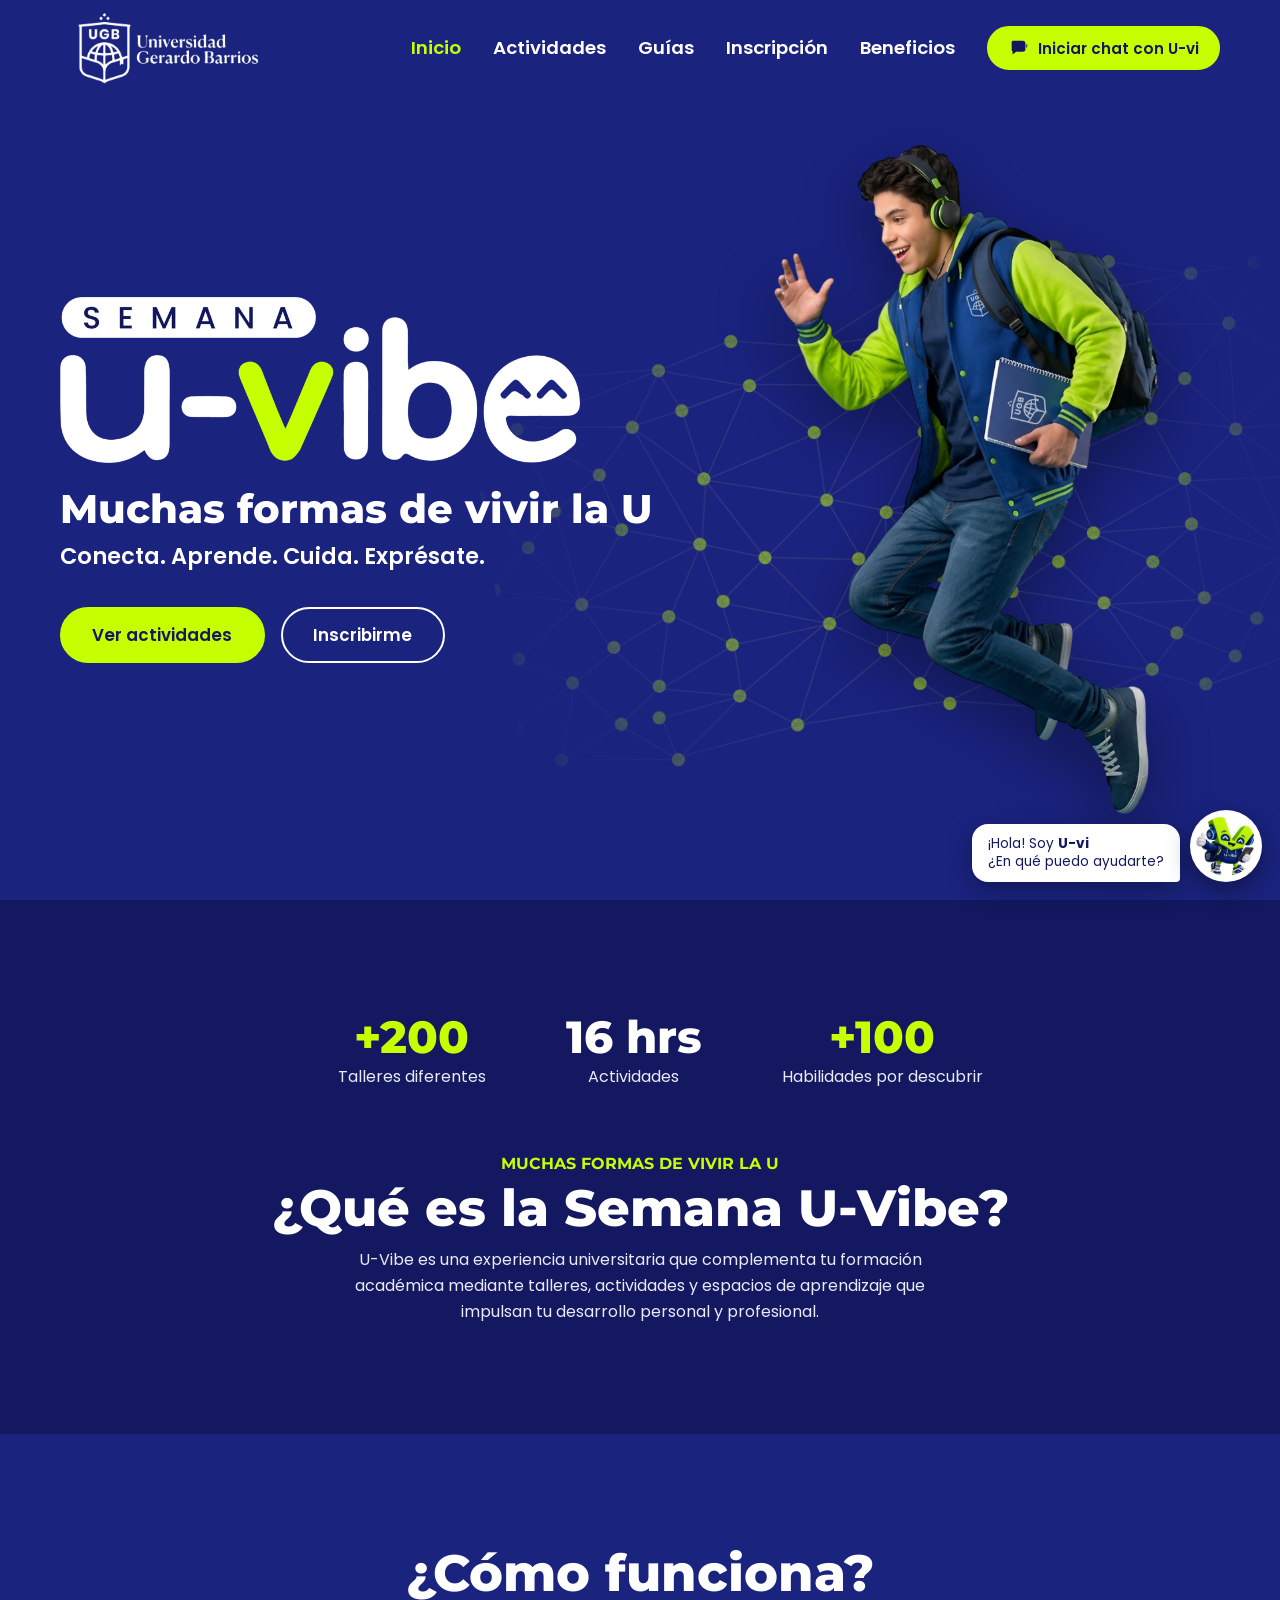
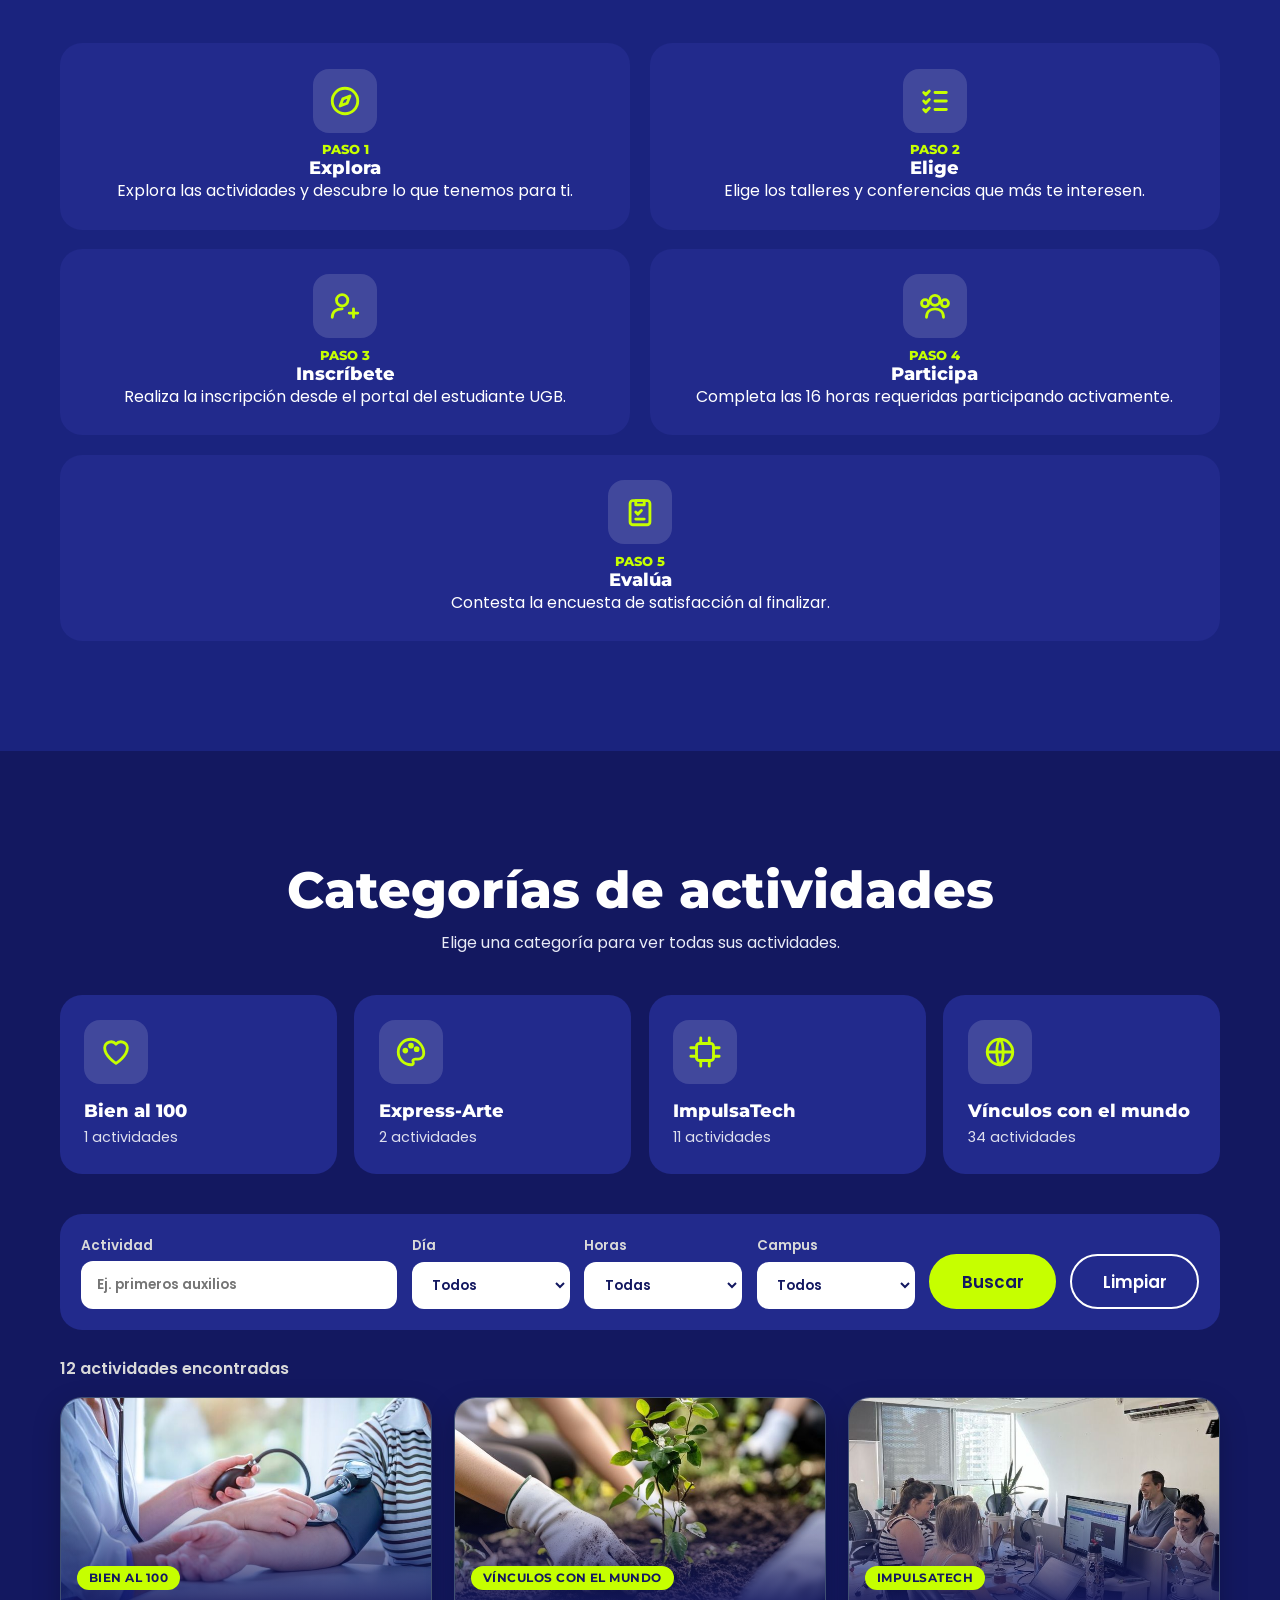
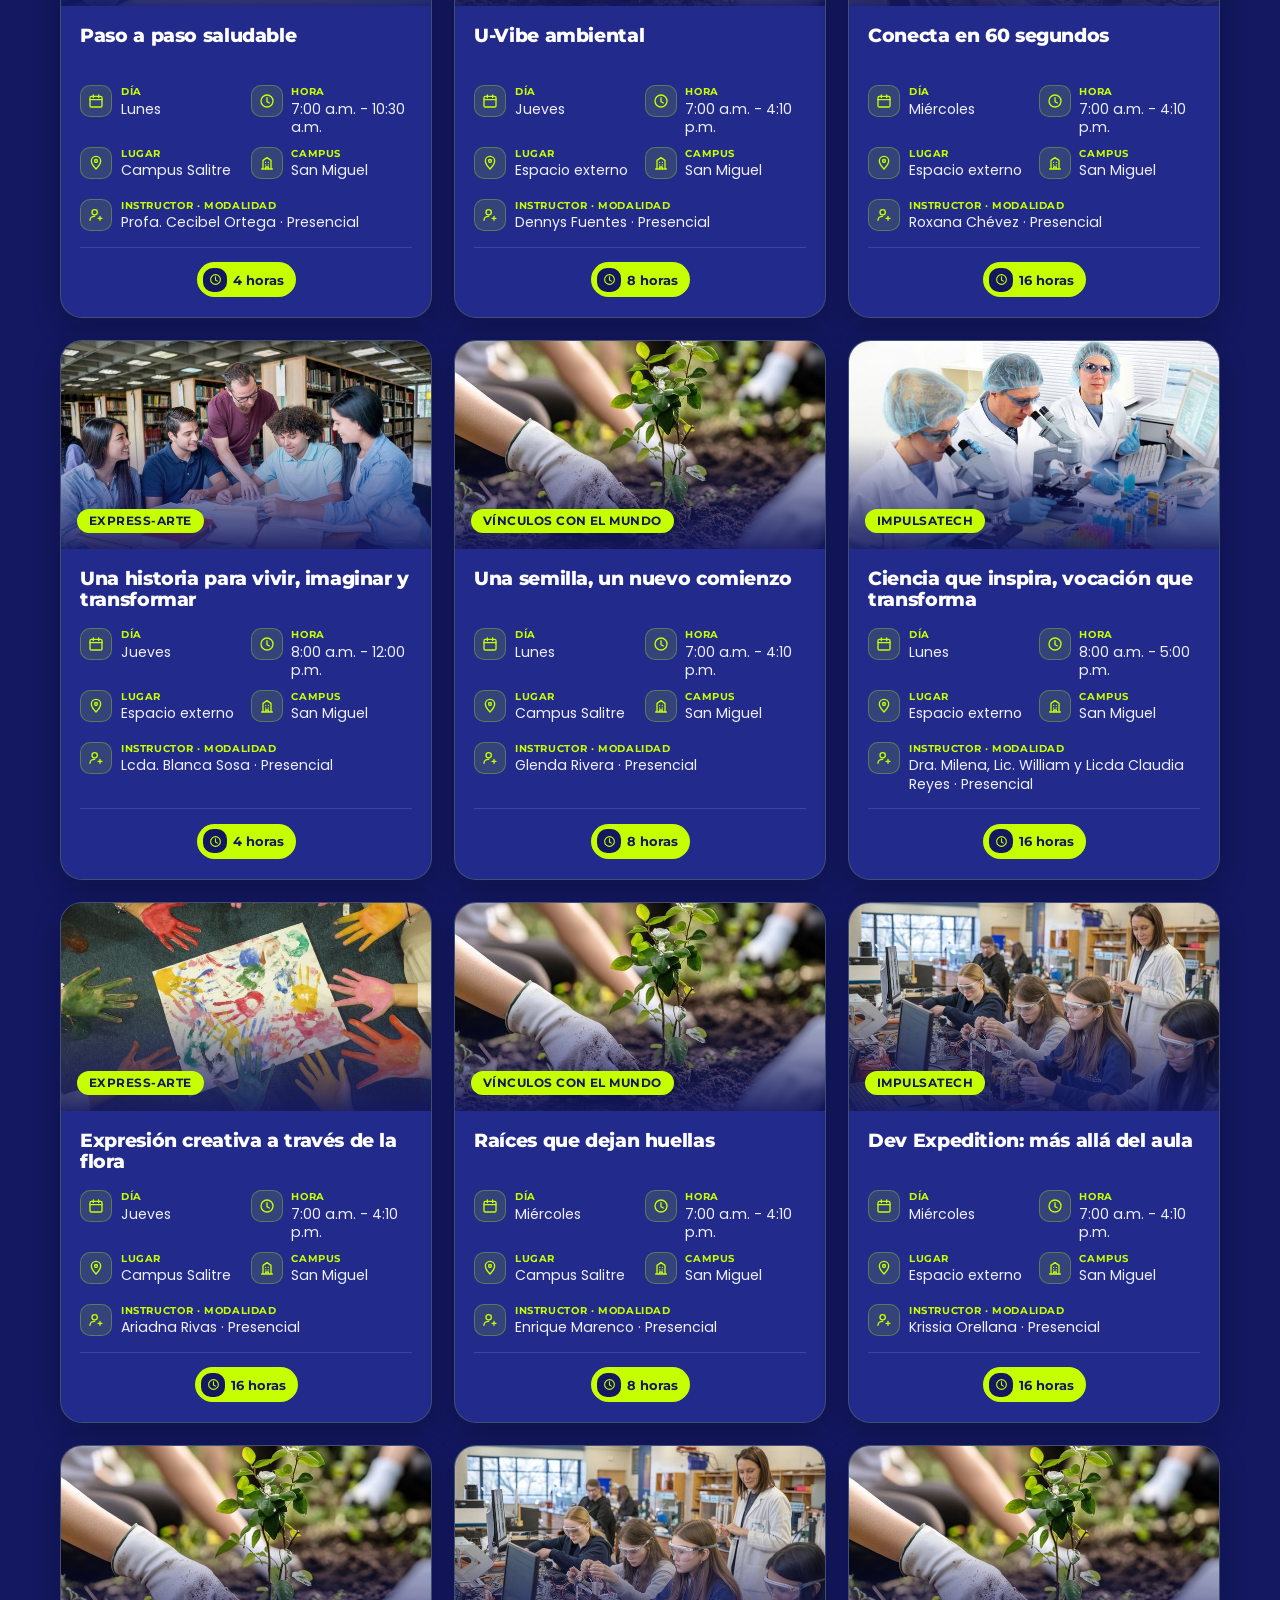
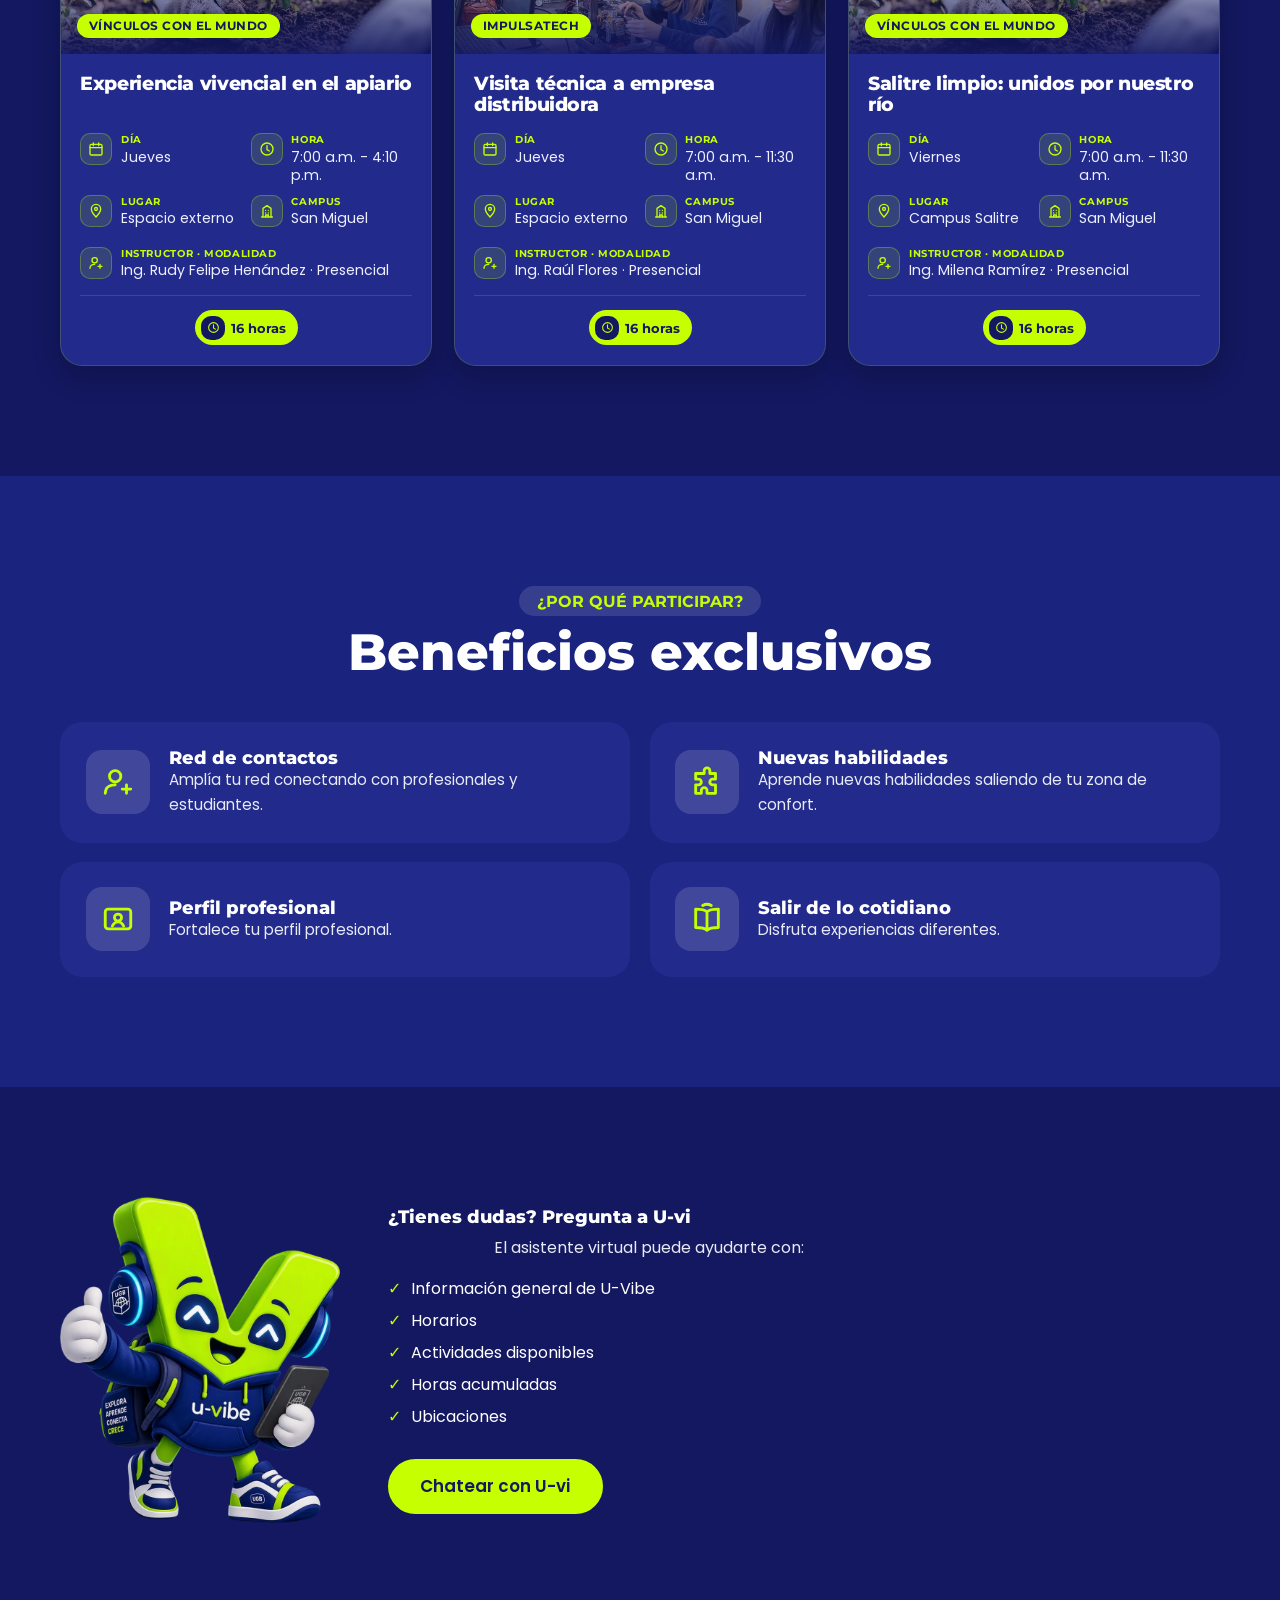
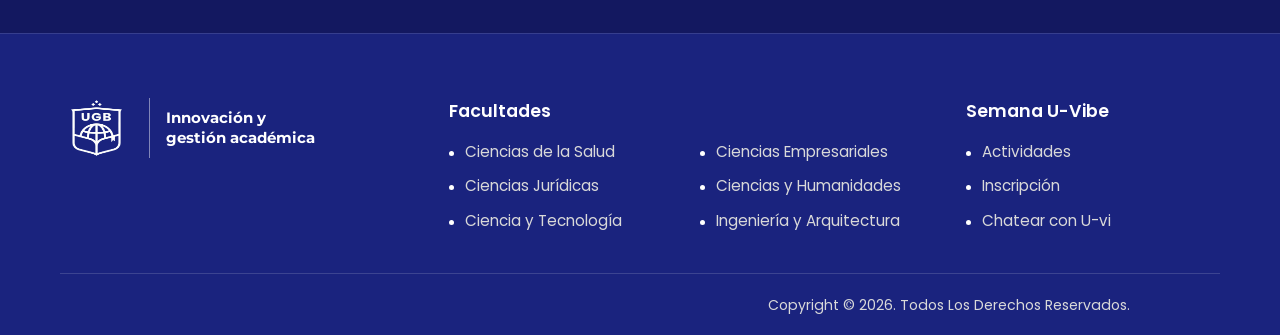
==== index.html @ 53d3af49 "Add files via upload" ====
<!DOCTYPE html>
<html lang="es">
<head>
<meta charset="UTF-8">
<meta name="viewport" content="width=device-width, initial-scale=1">
<title>Semana U-Vibe</title>
<!-- Logo que aparece en la pestaña del navegador -->
<link rel="icon" type="img/png" href="img/Logougb-azul.png">
<meta name="description" content="Semana U-Vibe: muchas formas de vivir la U. Talleres, conferencias y actividades para tu desarrollo personal y profesional.">
<meta name="theme-color" content="#1A237E">
<link rel="preconnect" href="https://fonts.googleapis.com">
<link rel="preconnect" href="https://fonts.gstatic.com" crossorigin>
<link href="https://fonts.googleapis.com/css2?family=Montserrat:wght@700;800&family=Poppins:wght@400;600&display=swap" rel="stylesheet">
<link rel="stylesheet" href="css/styles.css">
</head>
<body>
<a class="skip" href="#main">Saltar al contenido</a>

<!-- ===== MENÚ ===== -->
<header class="nav" id="nav">
  <div class="wrap nav__in">
    <a href="#inicio" aria-label="UGB - Inicio"><img src="img/logo-ugb-blanco.png" alt="Universidad Gerardo Barrios" width="150" height="90"></a>
    <button class="burger" id="burger" aria-label="Abrir menú" aria-expanded="false" aria-controls="menu"><span></span></button>
    <nav class="menu" id="menu" aria-label="Principal">
      <a href="#inicio" class="is-active">Inicio</a>
      <a href="#actividades">Actividades</a>
      <a href="guias.html">Guías</a>
      <a href="#" data-link="inscripcion" target="_blank" rel="noopener">Inscripción</a>
      <a href="#beneficios">Beneficios</a>
      <button type="button" class="btn btn--sm" data-open-chat>
        <svg viewBox="0 0 24 24" aria-hidden="true"><path d="M4 4h12a3 3 0 0 1 3 3v6a3 3 0 0 1-3 3H9l-4 3v-3a3 3 0 0 1-1-2V7a3 3 0 0 1 1-3Zm14 8h1a2 2 0 0 0 2-2v-2h-1v4Z"/></svg>
        Iniciar chat con U-vi</button>
    </nav>
  </div>
</header>

<main id="main">
<!-- ===== BANNER PRINCIPAL ===== -->
<section class="hero" id="inicio">
  <div class="hero__net" aria-hidden="true"></div>
  <div class="wrap hero__in">
    <div class="hero__txt">
      <h1><img src="img/semana-uvibe.webp" alt="Semana U-Vibe" width="520" height="165"></h1>
      <p class="hero__sub">Muchas formas de vivir la U</p>
      <p class="hero__tag">Conecta. Aprende. Cuida. Exprésate.</p>
      <div class="hero__cta">
        <a href="#actividades" class="btn">Ver actividades</a>
        <a href="#" data-link="inscripcion" target="_blank" rel="noopener" class="btn btn--ghost">Inscribirme</a>
      </div>
    </div>
    <figure class="hero__mascot">
      <img src="img/chico.png" alt="U-vi, la mascota de Semana U-Vibe, con el pulgar arriba" width="560" height="560">
    </figure>
  </div>
</section>

<!-- ===== ¿QUÉ ES? ===== -->
<section class="sec sec--deep" id="que-es">
  <div class="wrap center">
    <ul class="stats">
      <li><b data-count="200" data-prefix="+">+200</b><span>Talleres diferentes</span></li>
      <li><b data-count="16" data-suffix=" hrs">16 hrs</b><span>Actividades</span></li>
      <li><b data-count="100" data-prefix="+">+100</b><span>Habilidades por descubrir</span></li>
    </ul>
    <p class="kicker">Muchas formas de vivir la U</p>
    <h2>¿Qué es la Semana U-Vibe?</h2>
    <p class="lead">U-Vibe es una experiencia universitaria que complementa tu formación académica mediante talleres, actividades y espacios de aprendizaje que impulsan tu desarrollo personal y profesional.</p>
  </div>
</section>

<!-- ===== ¿CÓMO FUNCIONA? ===== -->
<section class="sec" id="como-funciona">
  <div class="wrap center">
    <h2>¿Cómo funciona?</h2>
    <ol class="steps" id="steps"></ol>
  </div>
</section>

<!-- ===== CATEGORÍAS + FILTROS + ACTIVIDADES ===== -->
<section class="sec sec--deep" id="actividades">
  <div class="wrap">
    <div class="center"><h2>Categorías de actividades</h2>
    <p class="lead">Elige una categoría para ver todas sus actividades.</p></div>
    <div class="cats" id="cats" role="group" aria-label="Categorías"></div>

    <form class="filters" id="filters" role="search" aria-label="Filtrar actividades">
      <label>Actividad<input type="search" id="f-text" placeholder="Ej. primeros auxilios"></label>
      <label>Día<select id="f-day"><option value="">Todos</option><option>Lunes</option><option>Martes</option><option>Miércoles</option><option>Jueves</option><option>Viernes</option></select></label>
      <label>Horas<select id="f-hours"><option value="">Todas</option><option value="4">4 horas</option><option value="8">8 horas</option><option value="16">16 horas</option></select></label>
      <label>Campus<select id="f-campus"><option value="">Todos</option><option>San Miguel</option><option>Usulután</option></select></label>
      <button class="btn" type="submit">Buscar</button>
      <button class="btn btn--ghost" type="reset" id="f-reset">Limpiar</button>
    </form>

    <p class="count" id="count" aria-live="polite"></p>
    <div class="grid" id="grid"></div>
  </div>
</section>

<!-- ===== BENEFICIOS ===== -->
<section class="sec" id="beneficios">
  <div class="wrap center">
    <p class="kicker pill">¿Por qué participar?</p>
    <h2>Beneficios exclusivos</h2>
    <div class="benefits" id="benefits"></div>
  </div>
</section>

<!-- ===== DUDAS / CHATBOT ===== -->
<section class="sec sec--deep" id="dudas">
  <div class="wrap ask">
    <img src="img/viby.webp" alt="" width="280" height="280" loading="lazy">
    <div>
      <h3>¿Tienes dudas? Pregunta a U-vi</h3>
      <p class="lead">El asistente virtual puede ayudarte con:</p>
      <ul class="checks">
        <li>Información general de U-Vibe</li><li>Horarios</li><li>Actividades disponibles</li><li>Horas acumuladas</li><li>Ubicaciones</li>
      </ul>
      <button type="button" class="btn" data-open-chat>Chatear con U-vi</button>
    </div>
  </div>
</section>
</main>

<footer class="foot">
  <div class="wrap foot__grid">

    <!-- Marca -->
    <div class="foot__brand">
      <a href="#inicio" class="foot__logo" aria-label="UGB - Innovación y gestión académica">
        <img src="img/logo-ico.png" alt="Universidad Gerardo Barrios" width="80" height="20" loading="lazy">
        <span>Innovación y<br>gestión académica</span>
      </a>
    </div>

    <!-- Facultades -->
    <div class="foot__col">
      <h3 class="foot__title">Facultades</h3>
      <ul class="foot__list foot__list--2">
        <li>Ciencias de la Salud</li>
        <li>Ciencias Empresariales</li>
        <li>Ciencias Jurídicas</li>
        <li>Ciencias y Humanidades</li>
        <li>Ciencia y Tecnología</li>
        <li>Ingeniería y Arquitectura</li>
      </ul>
    </div>

    <!-- Accesos rápidos de la Semana U-Vibe -->
    <div class="foot__col">
      <h3 class="foot__title">Semana U-Vibe</h3>
      <ul class="foot__list">
        <li><a href="#actividades">Actividades</a></li>
        <li><a href="#" data-link="inscripcion" target="_blank" rel="noopener">Inscripción</a></li>
        <li><button type="button" class="uvi-open" data-open-chat>Chatear con U-vi</button></li>
      </ul>
    </div>
  </div>

  <div class="wrap foot__bottom">
    <p>Copyright © <span id="year">2026</span>. Todos Los Derechos Reservados.</p>
  </div>
</footer>

<!-- Botón flotante del chatbot -->
<button type="button" class="fab" data-open-chat aria-label="Chatear con U-vi" aria-expanded="false" aria-controls="uvi-root">
  <span class="fab__msg">¡Hola! Soy <b>U-vi</b><br>¿En qué puedo ayudarte?</span>
  <img src="img/viby-chat.webp" alt="" width="72" height="72">
</button>

<script src="js/data.js"></script>
<script src="js/analytics.js"></script>
<script src="js/uvi-knowledge.js"></script>
<script src="js/main.js"></script>
<script src="js/uvi-chat.js"></script>
</body>
</html>
---- css/styles.css ----
/* ===== TOKENS (paleta Semana U-Vibe + institucional UGB) ===== */
:root{
  --blue:#1A237E; --blue-inst:#1B237E; --deep:#131860;
  --lime:#C6FF00; --white:#fff; --grey:#D9D9D9; --muted:#6B7280;
  --card:#222a8c; --soft:#9fa6d6;               /* --soft: texto secundario legible sobre azul */
  --r:22px; --ease:cubic-bezier(.2,.7,.2,1);
  --f-title:'Montserrat',system-ui,sans-serif; --f-body:'Poppins',system-ui,sans-serif;
}
*{box-sizing:border-box;margin:0}
html{scroll-behavior:smooth;scroll-padding-top:84px}
body{font:400 1rem/1.6 var(--f-body);color:var(--white);background:var(--blue);overflow-x:hidden}
img{max-width:100%;height:auto;display:block}
h1,h2,h3{font-family:var(--f-title);font-weight:800;line-height:1.15}
h2{font-size:clamp(1.9rem,5vw,3.2rem);margin-bottom:.6rem}
h3{font-size:1.15rem}
.wrap{width:min(1160px,92%);margin-inline:auto}
.center{text-align:center}
.lead{max-width:62ch;margin:.5rem auto 0;color:#e8eaf6}
.kicker{font:700 1rem var(--f-title);color:var(--lime);text-transform:uppercase;margin-bottom:.4rem}
.pill{display:inline-block;background:rgba(255,255,255,.12);padding:.35rem 1.1rem;border-radius:99px}
.skip{position:absolute;left:-999px;background:var(--lime);color:var(--deep);padding:.6rem 1rem;z-index:99}
.skip:focus{left:8px;top:8px}
:focus-visible{outline:3px solid var(--lime);outline-offset:3px}

/* Botones */
.btn{display:inline-flex;align-items:center;gap:.5rem;justify-content:center;font:600 1.05rem var(--f-body);background:var(--lime);color:var(--deep);border:2px solid var(--lime);padding:.8rem 1.9rem;border-radius:99px;cursor:pointer;text-decoration:none;transition:transform .2s var(--ease),box-shadow .2s}
.btn:hover{transform:translateY(-2px);box-shadow:0 8px 22px rgba(198,255,0,.3)}
.btn--ghost{background:transparent;color:var(--white);border-color:var(--white)}
.btn--ghost:hover{box-shadow:0 8px 22px rgba(255,255,255,.15)}
.btn--sm{padding:.55rem 1.2rem;font-size:.95rem}
.btn svg{width:22px;fill:currentColor}

/* Menú */
.nav{position:fixed;inset:0 0 auto;z-index:64;background:var(--blue);transition:box-shadow .3s,background .3s}
.nav.scrolled{background:var(--deep);box-shadow:0 4px 24px rgba(0,0,0,.35)}
.nav__in{display:flex;align-items:center;justify-content:space-between;height: 96px;}
.menu{display:flex;align-items:center;gap:2rem}
.menu a:not(.btn){color:var(--white);font-weight:600;text-decoration:none;padding:.3rem 0;transition:color .2s}
.menu a:not(.btn):hover,.menu a.is-active{color:var(--lime)}
.burger{display:none;background:none;border:0;width:44px;height:44px;cursor:pointer}
.burger span,.burger span::before,.burger span::after{content:"";display:block;width:26px;height:3px;background:var(--white);border-radius:3px;margin:auto;position:relative;transition:.25s}
.burger span::before{top:-8px;position:absolute;left:0}.burger span::after{top:8px;position:absolute;left:0}
.burger span{position:relative}
.burger[aria-expanded=true] span{background:transparent}
.burger[aria-expanded=true] span::before{top:0;transform:rotate(45deg)}
.burger[aria-expanded=true] span::after{top:0;transform:rotate(-45deg)}

/* ===== MENÚ: tamaños (forzados) ===== */
header.nav .nav__in{height:96px !important}
header.nav .nav__in > a img{height:72px !important;width:auto !important}
header.nav .menu a:not(.btn){font-size:1.15rem !important}
html{scroll-padding-top:112px}
.hero{padding-top:160px}

/* Hero */
.hero{position:relative;padding:130px 0 70px;min-height:100svh;display:flex;align-items:center;overflow:hidden}
.hero__net{position:absolute;right:-6%;bottom:-8%;width:min(900px,85vw);aspect-ratio:1;background:url(../img/red.webp) center/contain no-repeat;opacity:.55;
  -webkit-mask-image:radial-gradient(closest-side,#000 40%,transparent);mask-image:radial-gradient(closest-side,#000 40%,transparent)}
.hero__in{position:relative;display:grid;grid-template-columns:1.1fr .9fr;align-items:center;gap:2rem}
.hero h1 img{width:min(520px,100%)}
.hero__sub{font:800 clamp(1.5rem,3.6vw,2.5rem)/1.2 var(--f-title);margin-top:1.4rem}
.hero__tag{font-size:clamp(1.05rem,2vw,1.4rem);font-weight:600;margin:.4rem 0 2rem}
.hero__cta{display:flex;flex-wrap:wrap;gap:1rem}
.hero__mascot img{width:min(520px,100%);margin-inline:auto;filter:drop-shadow(0 24px 30px rgba(0,0,0,.35));animation:float 5s ease-in-out infinite}
@keyframes float{50%{transform:translateY(-14px) rotate(1.5deg)}}

/* Secciones */
.sec{padding:clamp(60px,9vw,110px) 0}
.sec--deep{background:var(--deep)}
.stats{list-style:none;display:flex;justify-content:center;flex-wrap:wrap;gap:2rem 5rem;margin-bottom:4rem}
.stats b{display:block;font:800 clamp(2rem,5vw,2.8rem) var(--f-title);color:var(--lime)}
.stats li:nth-child(2) b{color:var(--white)}
.stats span{color:#e8eaf6}

/* Pasos */
.steps{list-style:none;display:grid;grid-template-columns:repeat(2,1fr);gap:1.2rem;margin-top:2.5rem;padding:0}
.steps li:last-child{grid-column:1/-1}
.card,.steps li,.benefit{background:var(--card);border-radius:var(--r);padding:1.6rem;transition:transform .25s var(--ease),background .25s}
.steps li:hover,.benefit:hover{transform:translateY(-4px);background:#2a33a0}
.ico{display:grid;place-items:center;width:64px;height:64px;border-radius:16px;background:rgba(255,255,255,.14);margin:0 auto .6rem}
.ico svg{width:34px;height:34px;fill:none;stroke:var(--lime);stroke-width:2;stroke-linecap:round;stroke-linejoin:round}
.steps small{display:block;font:800 .8rem var(--f-title);color:var(--lime);text-transform:uppercase}
.act__ico svg{width:16px;height:16px;fill:none;stroke:var(--lime);stroke-width:2;stroke-linecap:round;stroke-linejoin:round;display:block}

/* Categorías */
.cats{display:grid;grid-template-columns:repeat(4,1fr);gap:1.1rem;margin:2.5rem 0}
.cat{font:inherit;color:var(--white);text-align:left;background:var(--card);border:2px solid transparent;border-radius:var(--r);padding:1.4rem;cursor:pointer;transition:.25s var(--ease)}
.cat:hover{transform:translateY(-4px);border-color:var(--lime)}
.cat[aria-pressed=true]{background:var(--lime);color:var(--deep)}
.cat[aria-pressed=true] .ico{background:var(--deep)}
.cat .ico{margin:0 0 1rem}
.cat h3{margin-bottom:.2rem}
.cat span{font-size:.9rem;opacity:.85}

/* Filtros */
.filters{display:grid;grid-template-columns:2fr 1fr 1fr 1fr auto auto;gap:.9rem;align-items:end;background:var(--card);padding:1.3rem;border-radius:var(--r)}
.filters label{display:grid;gap:.3rem;font-size:.85rem;font-weight:600;color:var(--grey)}
.filters input,.filters select{font:inherit;color:var(--deep);background:var(--white);border:2px solid transparent;border-radius:12px;padding:.7rem .9rem;width:100%}
.filters input:focus,.filters select:focus{outline:none;border-color:var(--lime)}
.count{margin:1.6rem 0 1rem;font-weight:600;color:var(--grey)}

/* Tarjetas de actividad */
.grid{display:grid;grid-template-columns:repeat(auto-fill,minmax(300px,1fr));gap:1.35rem}
.act{background:var(--card);border-radius:var(--r);display:flex;flex-direction:column;overflow:hidden;border:1px solid rgba(198,255,0,.18);box-shadow:0 10px 28px rgba(0,0,0,.22);animation:pop .35s var(--ease) both;transition:transform .25s var(--ease),box-shadow .25s,border-color .25s}
.act:hover{transform:translateY(-6px);border-color:var(--lime);box-shadow:0 18px 36px rgba(0,0,0,.32)}
@keyframes pop{from{opacity:0;transform:scale(.96)}}
.act__media{position:relative;aspect-ratio:16/9;overflow:hidden;background:var(--deep)}
.act__media img{width:100%;height:100%;object-fit:cover;transition:transform .5s var(--ease)}
.act:hover .act__media img{transform:scale(1.07)}
.act__media::after{content:"";position:absolute;inset:auto 0 0;height:55%;background:linear-gradient(transparent,rgba(19,24,96,.92))}
.act__cat{position:absolute;left:1rem;bottom:1rem;z-index:1;font:700 .72rem var(--f-title);letter-spacing:.04em;text-transform:uppercase;background:var(--lime);color:var(--deep);padding:.32rem .75rem;border-radius:99px}
.act__body{padding:1.15rem 1.2rem 1.25rem;display:flex;flex-direction:column;gap:.95rem;flex:1}
.act h3{font-size:1.18rem;letter-spacing:-.02em;min-height:2.4em}
.act__meta{list-style:none;padding:0;margin:0;display:grid;grid-template-columns:1fr 1fr;gap:.65rem .55rem}
.act__meta li{display:flex;align-items:flex-start;gap:.55rem;min-width:0}
.act__meta small{display:block;font:700 .65rem var(--f-title);letter-spacing:.06em;text-transform:uppercase;color:var(--lime);margin-bottom:.1rem}
.act__meta span{font-size:.88rem;line-height:1.3;color:#eef0ff;min-width:0}
.act__ico{flex:none;display:grid;place-items:center;width:32px;height:32px;border-radius:10px;background:rgba(198,255,0,.12);border:1px solid rgba(198,255,0,.28)}
.act__ico svg{width:16px;height:16px;fill:none;stroke:var(--lime);stroke-width:2;stroke-linecap:round;stroke-linejoin:round}
.act__foot{margin-top:auto;display:flex;justify-content:space-between;align-items:center;gap:.8rem;padding-top:.9rem;border-top:1px solid rgba(255,255,255,.12)}
.act__hours{display:inline-flex;align-items:center;gap:.4rem;font:700 .82rem var(--f-title);color:var(--deep);background:var(--lime);padding:.35rem .7rem .35rem .4rem;border-radius:99px}
.act__hours .act__ico{width:24px;height:24px;background:var(--deep);border-color:transparent}
.act__hours .act__ico svg{width:13px;height:13px}
.act__seats{font-size:.88rem;color:var(--grey)}
.act__seats b{font:800 1.35rem var(--f-title);color:var(--lime);margin-right:.25rem}
.empty{grid-column:1/-1;text-align:center;padding:2.5rem;background:var(--blue);border-radius:var(--r)}

/* Beneficios */
.benefits{display:grid;grid-template-columns:repeat(2,1fr);gap:1.2rem;margin-top:2.5rem;text-align:left}
.benefit{display:flex;gap:1.2rem;align-items:center}
.benefit .ico{margin:0;flex:none}
.benefit p{color:#e8eaf6;font-size:.95rem}

/* Dudas */
.ask{display:grid;grid-template-columns:auto 1fr;gap:3rem;align-items:center}
.ask img{width:min(280px,34vw)}
.checks{list-style:none;padding:0;margin:1rem 0 1.8rem;display:grid;gap:.4rem}
.checks li::before{content:"✓";color:var(--lime);font-weight:800;margin-right:.6rem}

/* Footer + FAB */
.fab{position:fixed;right:18px;bottom:18px;z-index:40;display:flex;align-items:flex-end;gap:.6rem;text-decoration:none;background:none;border:0;padding:0;cursor:pointer;font:inherit;text-align:left;color:inherit}
.fab img{width:72px;height:72px;border-radius:50%;background:var(--white);padding:6px;box-shadow:0 8px 24px rgba(0,0,0,.4);transition:transform .25s var(--ease)}
.fab:hover img{transform:scale(1.1) rotate(-6deg)}
.fab__msg{background:var(--white);color:var(--deep);font-size:.85rem;line-height:1.3;padding:.7rem 1rem;border-radius:16px 16px 4px 16px;box-shadow:0 8px 24px rgba(0,0,0,.3);opacity:0;transform:translateY(8px);pointer-events:none;transition:.3s}
.fab:hover .fab__msg,.fab:focus-visible .fab__msg,.fab.hint .fab__msg{opacity:1;transform:none}

/* Revelado al hacer scroll (solo una vez por bloque) */
.reveal{opacity:0;transform:translateY(24px);transition:.7s var(--ease)}
.reveal.in{opacity:1;transform:none}

/* ===== PIE DE PÁGINA ===== */
.foot{background:var(--blue);padding-top:clamp(40px,6vw,64px);border-top:1px solid rgba(255,255,255,.12)}
.foot__grid{display:grid;grid-template-columns:1.1fr 1.5fr .8fr;gap:2.5rem}

.foot__logo{display:flex;align-items:center;gap:1rem;color:var(--white);text-decoration:none}
.foot__logo img{width:90px;height: 60px;;padding-right:1rem;border-right:1px solid rgba(255,255,255,.45)}
.foot__logo span{font:700 .95rem/1.3 var(--f-title)}
.foot__brand p{margin-top:1.2rem;max-width:30ch;font-size:.95rem;color:var(--grey)}

.foot__title{font:600 1.1rem var(--f-body);color:var(--white);margin-bottom:1rem}
.foot__list{list-style:none;padding:0;display:grid;gap:.65rem;font-size:.95rem;color:var(--grey)}
.foot__list--2{grid-template-columns:1fr 1fr;gap:.65rem 1.5rem}
.foot__list li{position:relative;padding-left:1rem}
.foot__list li::before{content:"";position:absolute;left:0;top:.72em;width:5px;height:5px;border-radius:50%;background:var(--white)}
.foot__list a,.foot__list .uvi-open{color:inherit;text-decoration:none;transition:color .2s;background:none;border:0;padding:0;font:inherit;cursor:pointer;text-align:left}
.foot__list a:hover,.foot__list .uvi-open:hover{color:var(--lime)}

body.uvi-lock{overflow:hidden}
body.uvi-lock .fab{visibility:hidden;pointer-events:none}

/* Chat U-vi */
.uvi{position:fixed;inset:0;z-index:200;pointer-events:none}
.uvi.is-open{pointer-events:auto}
.uvi__back{position:absolute;inset:0;background:rgba(10,12,48,.62);opacity:0;transition:opacity .22s}
.uvi.is-open .uvi__back{opacity:1}
.uvi__box{position:absolute;right:18px;bottom:18px;width:min(400px,calc(100vw - 24px));height:min(620px,calc(100svh - 24px));display:flex;flex-direction:column;background:#fff;color:var(--deep);border-radius:20px;box-shadow:0 20px 50px rgba(0,0,0,.45);overflow:hidden;transform:translateY(18px);transition:transform .22s var(--ease);isolation:isolate}
.uvi:not(.is-open) .uvi__box{transform:translateY(24px)}
.uvi.is-open .uvi__box{transform:none}
.uvi__head{display:flex;align-items:center;gap:.75rem;background:var(--blue);color:var(--white);padding:.85rem 1rem}
.uvi__head img{width:44px;height:44px;border-radius:50%;background:var(--white);padding:4px}
.uvi__head h2{font-size:1.05rem;margin:0}
.uvi__head p{margin:0;font-size:.78rem;color:var(--grey)}
.uvi__wa{margin-left:auto;color:var(--lime);font-size:.78rem;font-weight:600;text-decoration:none}
.uvi__x{margin-left:auto;background:none;border:0;color:var(--white);font-size:1.6rem;line-height:1;cursor:pointer;width:40px;height:40px}
.uvi__wa + .uvi__x{margin-left:.2rem}
.uvi__log{flex:1;overflow:auto;padding:1rem;display:flex;flex-direction:column;gap:.7rem;background:#f4f5fb}
.uvi__msg{max-width:88%;padding:.7rem .9rem;border-radius:16px;font-size:.92rem;line-height:1.45;white-space:normal}
.uvi__msg--bot{align-self:flex-start;background:var(--white);border-radius:16px 16px 16px 4px;box-shadow:0 2px 8px rgba(19,24,96,.08)}
.uvi__msg--user{align-self:flex-end;background:var(--blue);color:var(--white);border-radius:16px 16px 4px 16px}
.uvi__typing{display:flex;gap:5px;align-items:center;min-height:1.4em}
.uvi__typing span{width:7px;height:7px;border-radius:50%;background:var(--blue);opacity:.35;animation:uvi-dot 1s infinite}
.uvi__typing span:nth-child(2){animation-delay:.15s}.uvi__typing span:nth-child(3){animation-delay:.3s}
@keyframes uvi-dot{50%{opacity:1;transform:translateY(-2px)}}
.uvi__chips{display:flex;flex-wrap:wrap;gap:.4rem;padding:.55rem .8rem;background:#eef0f8;border-top:1px solid #e2e5f2}
.uvi__chip{font:600 .75rem var(--f-body);background:var(--white);color:var(--blue);border:1px solid #cfd3ea;border-radius:99px;padding:.35rem .7rem;cursor:pointer}
.uvi__chip:hover{border-color:var(--lime);background:#f7ffe6}
.uvi__form{display:flex;gap:.5rem;padding:.7rem;background:var(--white);border-top:1px solid #e2e5f2}
.uvi__form input{flex:1;font:inherit;border:2px solid #d9dcec;border-radius:99px;padding:.65rem 1rem;color:var(--deep)}
.uvi__form input:focus{outline:none;border-color:var(--blue)}
.uvi .btn{flex:none}
@media (max-width:480px){
  .uvi__box{right:0;bottom:0;width:100vw;height:100svh;border-radius:0}
}

.foot__bottom{margin-top:2.5rem;padding:1.2rem 90px 1.2rem 0;border-top:1px solid rgba(255,255,255,.15);text-align:right;font-size:.88rem;color:var(--grey)}
/* el padding derecho evita que el botón flotante de U-vi tape el texto */

/* ===== RESPONSIVE ===== */
@media (max-width:980px){
  .cats{grid-template-columns:repeat(2,1fr)}
  .filters{grid-template-columns:1fr 1fr}.filters label:first-child{grid-column:1/-1}
  .hero__in{grid-template-columns:1fr;text-align:center}.hero__cta{justify-content:center}
  .hero h1 img{margin-inline:auto}.hero__mascot{order:-1}.hero__mascot img{width:min(300px,70%)}
  .hero{padding-top:110px}
}
@media (max-width:820px){
  .burger{display:block}
  .menu{position:fixed;inset:88px 0 auto;flex-direction:column;gap:1.2rem;padding:1.8rem;background:var(--deep);transform:translateY(-120%);transition:transform .35s var(--ease);box-shadow:0 20px 30px rgba(0,0,0,.4)}
  .menu.open{transform:none}
}
@media (max-width:640px){
  .steps,.benefits{grid-template-columns:1fr}
  .cats{gap:.7rem}.cat{padding:1rem}
  .ask{grid-template-columns:1fr;text-align:center}.ask img{margin-inline:auto;width:200px}
  .checks{justify-items:center}
  .fab__msg{display:none}
}
@media (prefers-reduced-motion:reduce){
  *,*::before,*::after{animation:none!important;transition:none!important;scroll-behavior:auto!important}
  .reveal{opacity:1;transform:none}
}

@media (max-width:900px){
  .foot__grid{grid-template-columns:1fr 1fr}
  .foot__brand{grid-column:1/-1}
}
@media (max-width:560px){
  .foot__grid{grid-template-columns:1fr}
  .foot__list--2{grid-template-columns:1fr}
  .foot__bottom{text-align:center;padding:1.2rem 0 5.5rem}  /* espacio para el botón flotante */
}

/* ===== MENÚ ===== */
@media (max-width:820px){
  header.nav .menu{inset:96px 0 auto !important}
}
@media (max-width:640px){
  header.nav .nav__in{height:76px !important}
  header.nav .nav__in > a img{height:52px !important}
  header.nav .menu{inset:76px 0 auto !important}
}



.act__meta-wide{grid-column:1/-1;margin-top:.55rem;display:flex;align-items:center;gap:.55rem}
.act__meta-wide > span{display:block;min-width:0}
.act__meta-wide small{white-space:nowrap}
.act__meta-wide span{line-height:1.3}
.act__meta-wide span{display:flex;flex-direction:column;justify-content:center}
.foot__priv{margin-top:.4rem;font-size:.8rem;color:var(--soft)}


/* Ocultar la cantidad de cupos en las tarjetas */
.act__seats { display: none !important; }

/* Centrar el bloque de horas al quitar los cupos */
.act__foot { justify-content: center; }
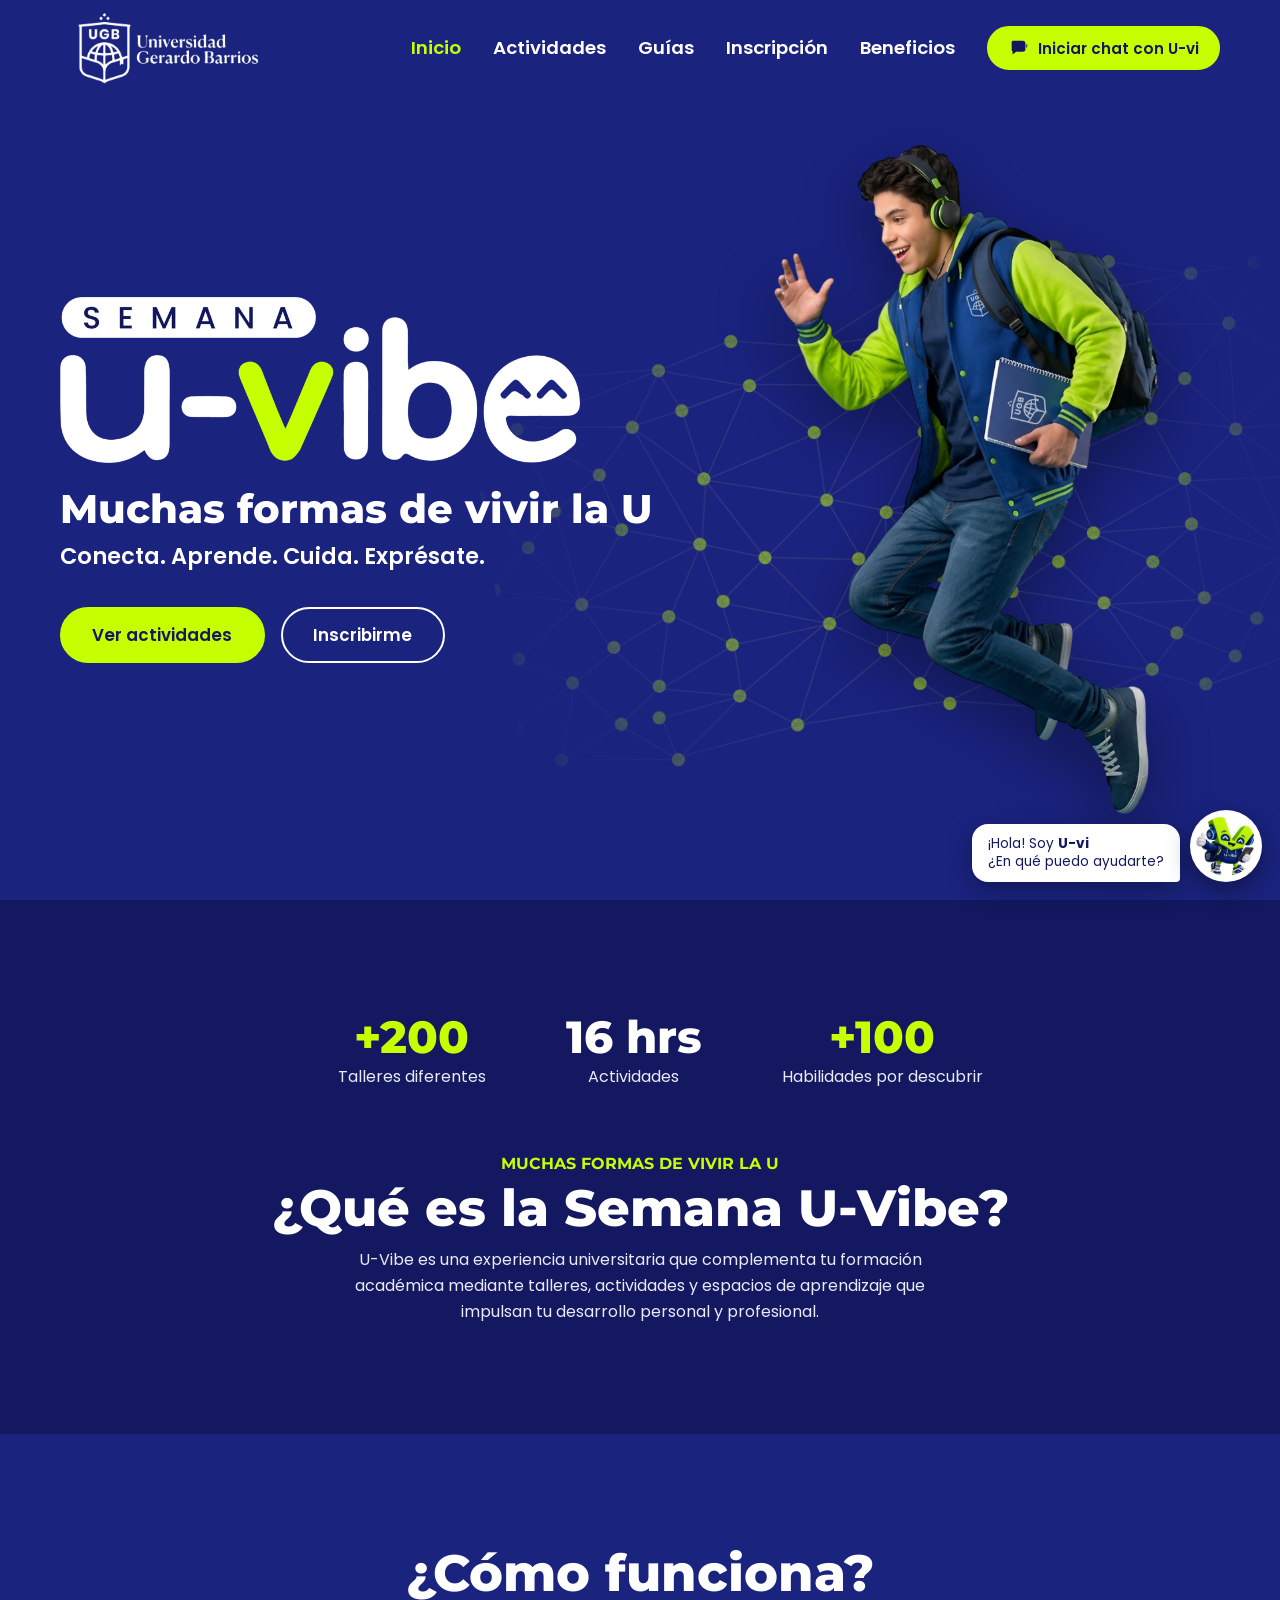
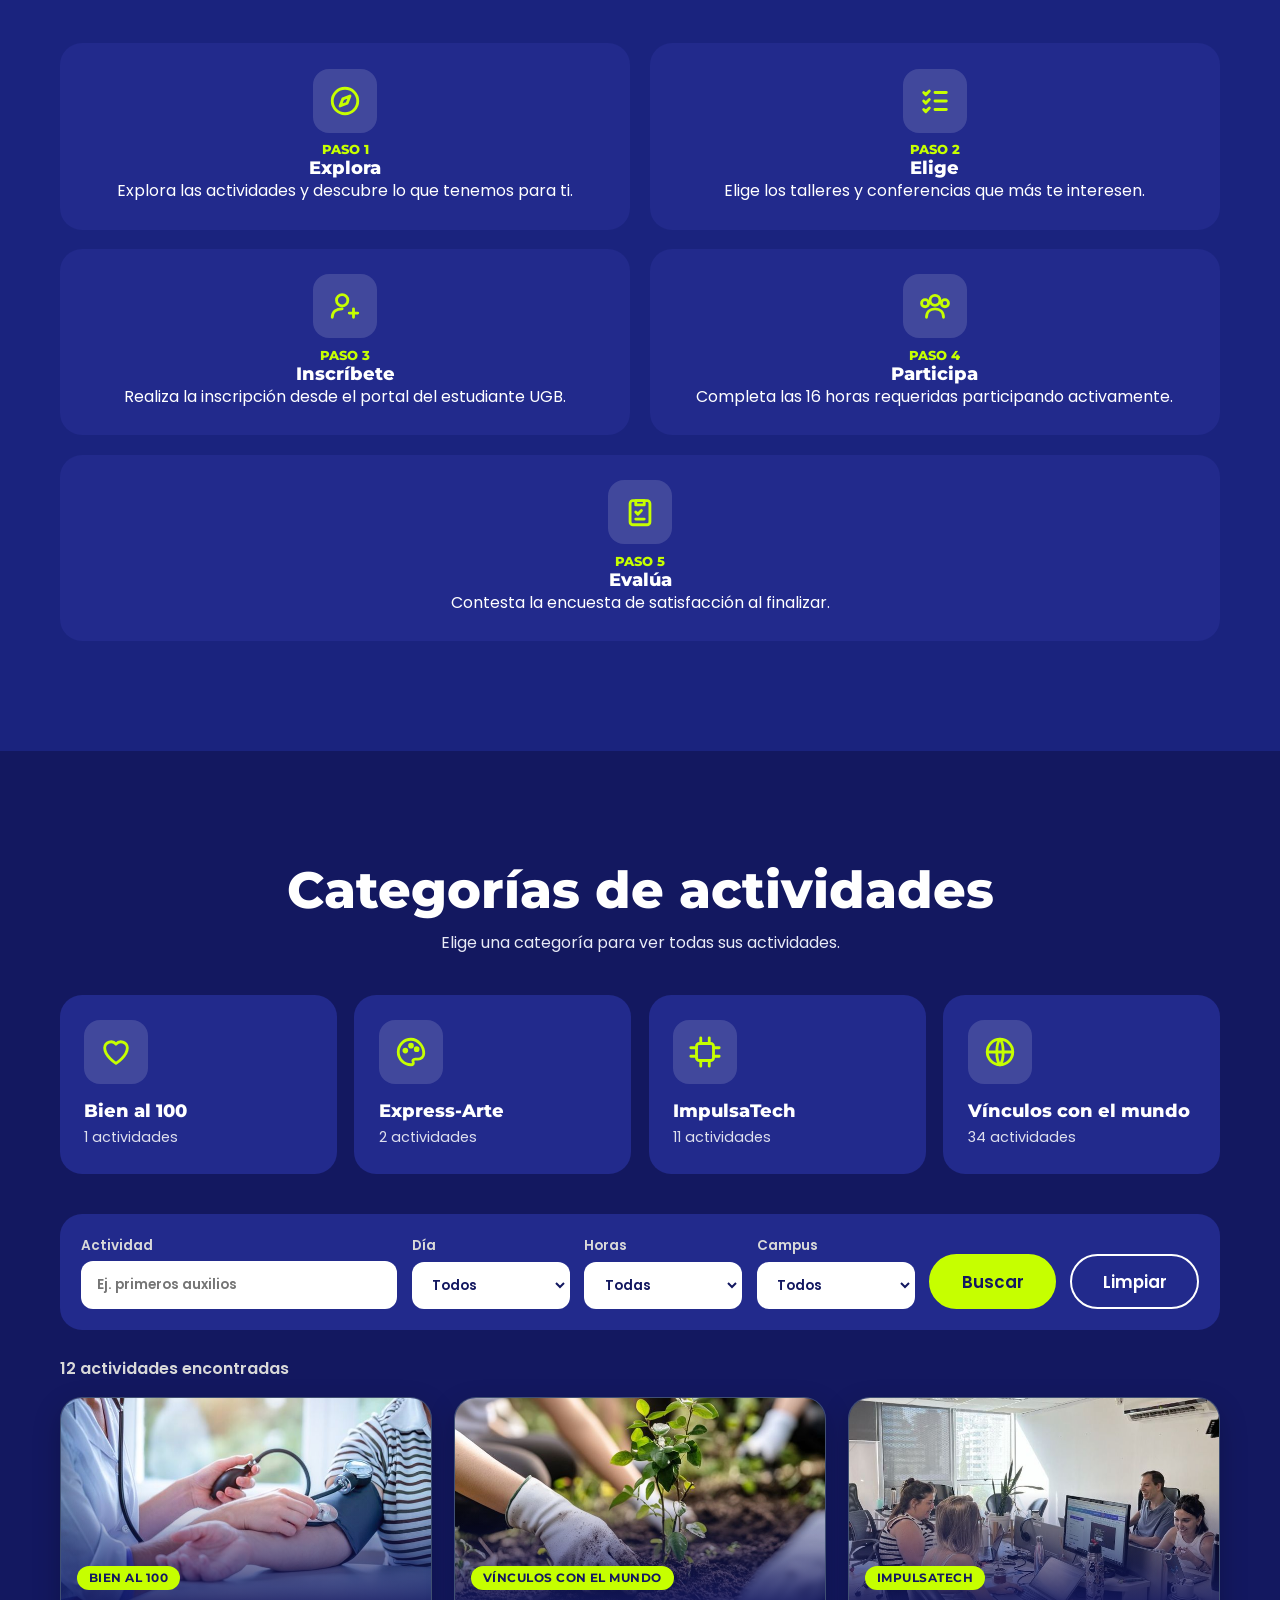
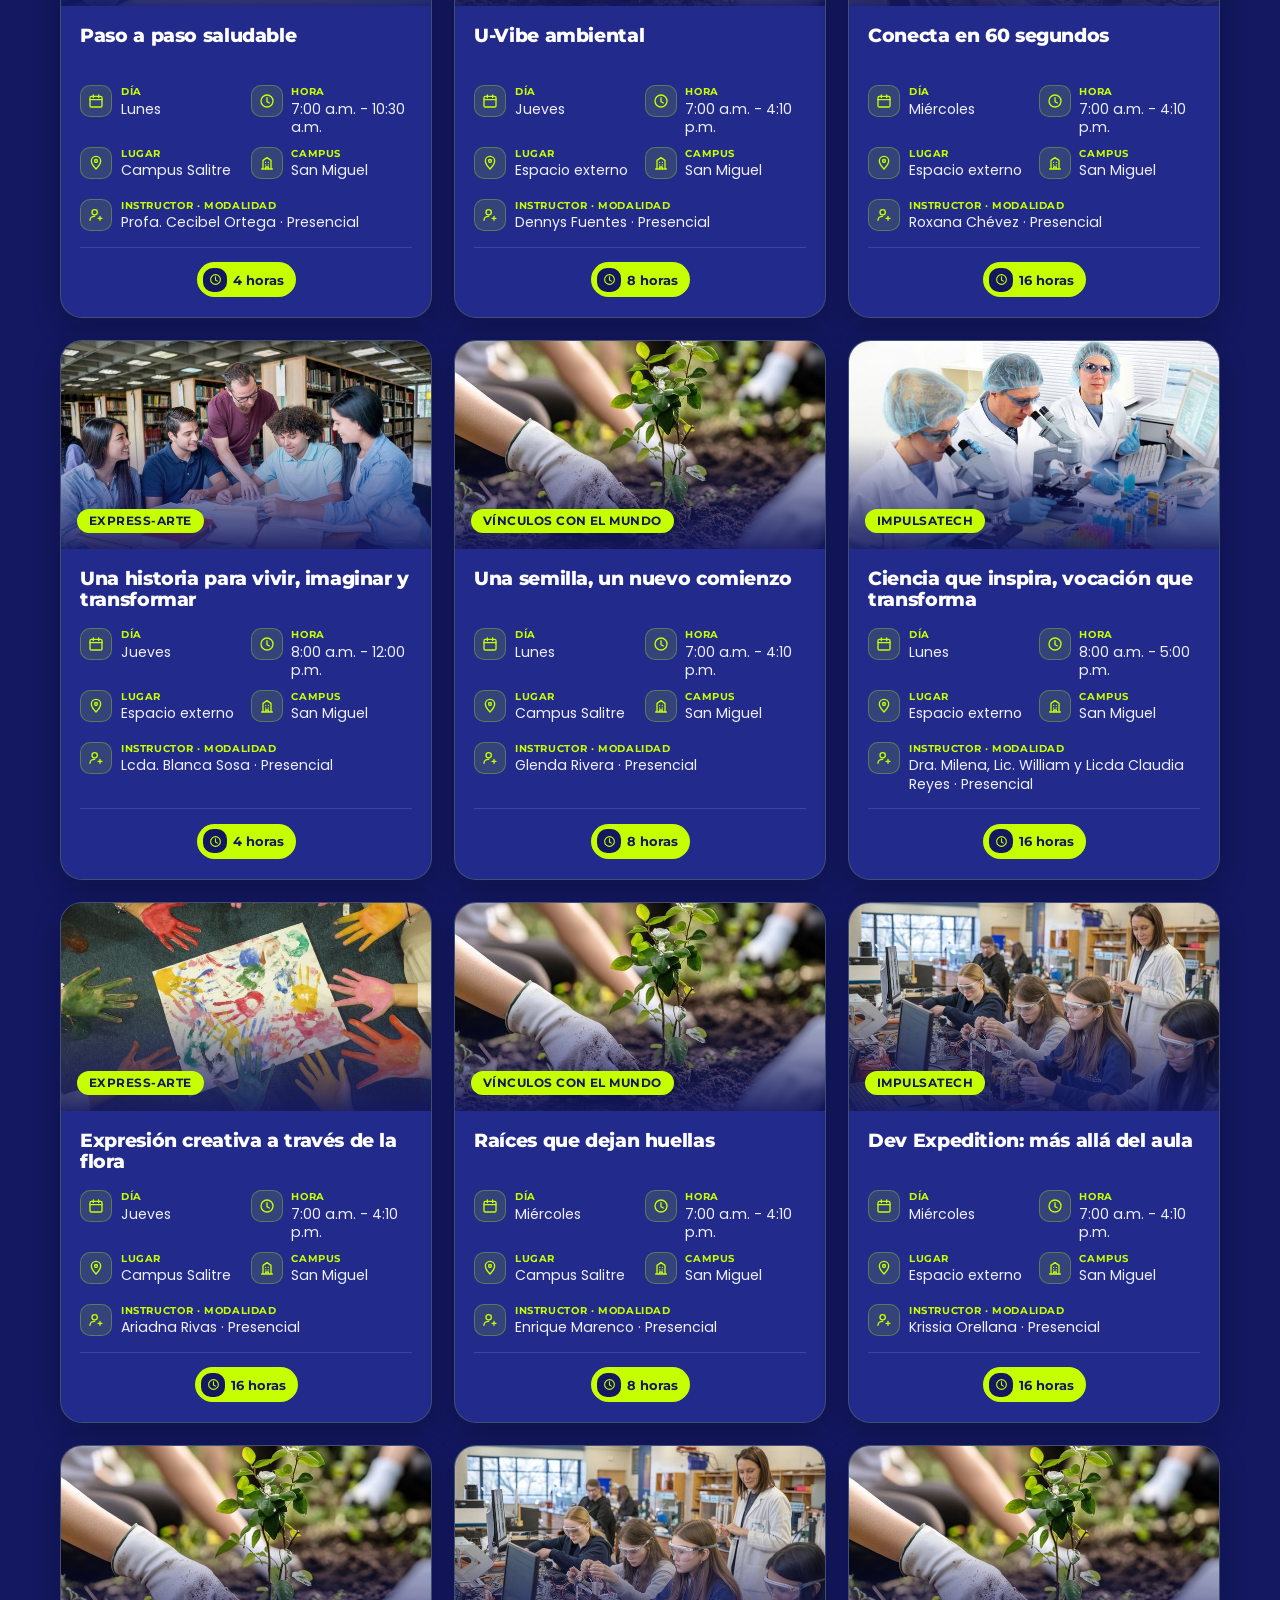
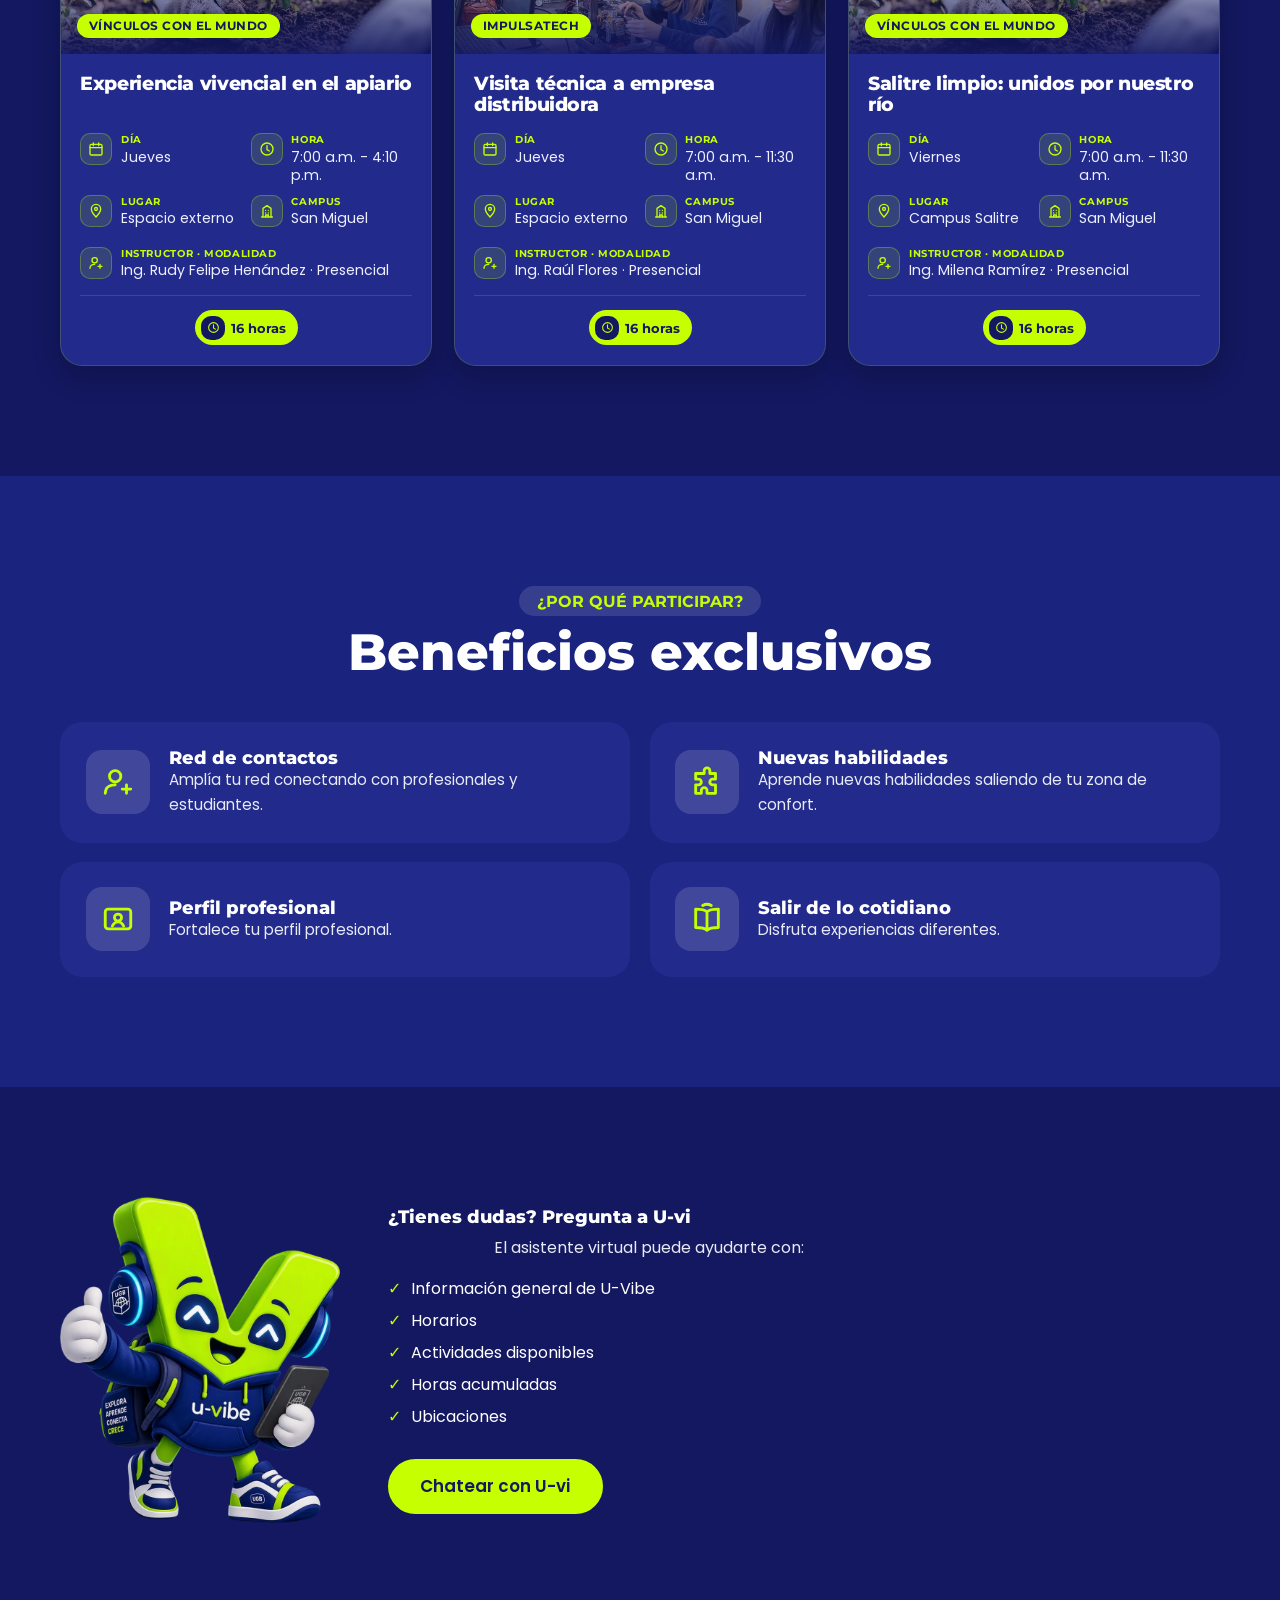
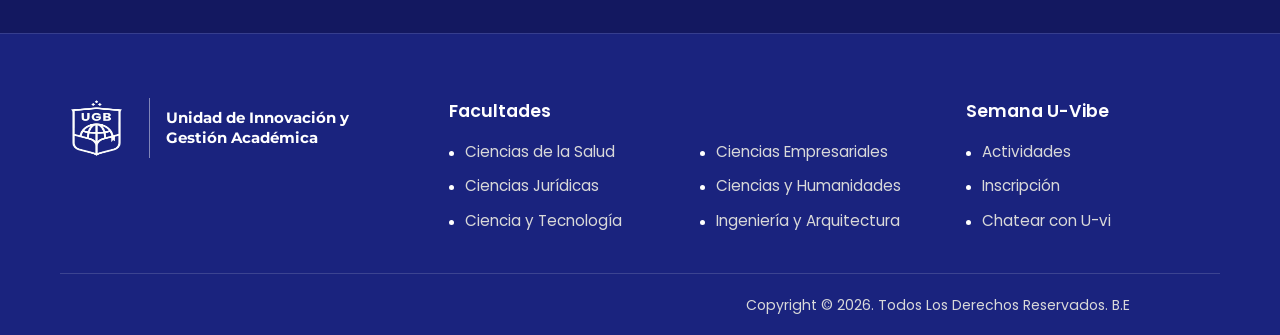
==== commit 6c66c1cf: "Update links and footer content in index.html" ====
--- a/index.html
+++ b/index.html
@@ -128,8 +128,8 @@
     <!-- Marca -->
     <div class="foot__brand">
       <a href="#inicio" class="foot__logo" aria-label="UGB - Innovación y gestión académica">
-        <img src="img/logo-ico.png" alt="Universidad Gerardo Barrios" width="80" height="20" loading="lazy">
-        <span>Innovación y<br>gestión académica</span>
+        <img src="img/logo-ico.png" alt="Universidad Gerardo Barrios" width="40" height="100" loading="lazy">
+        <span>Unidad de Innovación y<br>Gestión Académica</span>
       </a>
     </div>
 
@@ -158,7 +158,7 @@
   </div>
 
   <div class="wrap foot__bottom">
-    <p>Copyright © <span id="year">2026</span>. Todos Los Derechos Reservados.</p>
+    <p>Copyright © <span id="year">2026</span>. Todos Los Derechos Reservados. B.E</p>
   </div>
 </footer>
 
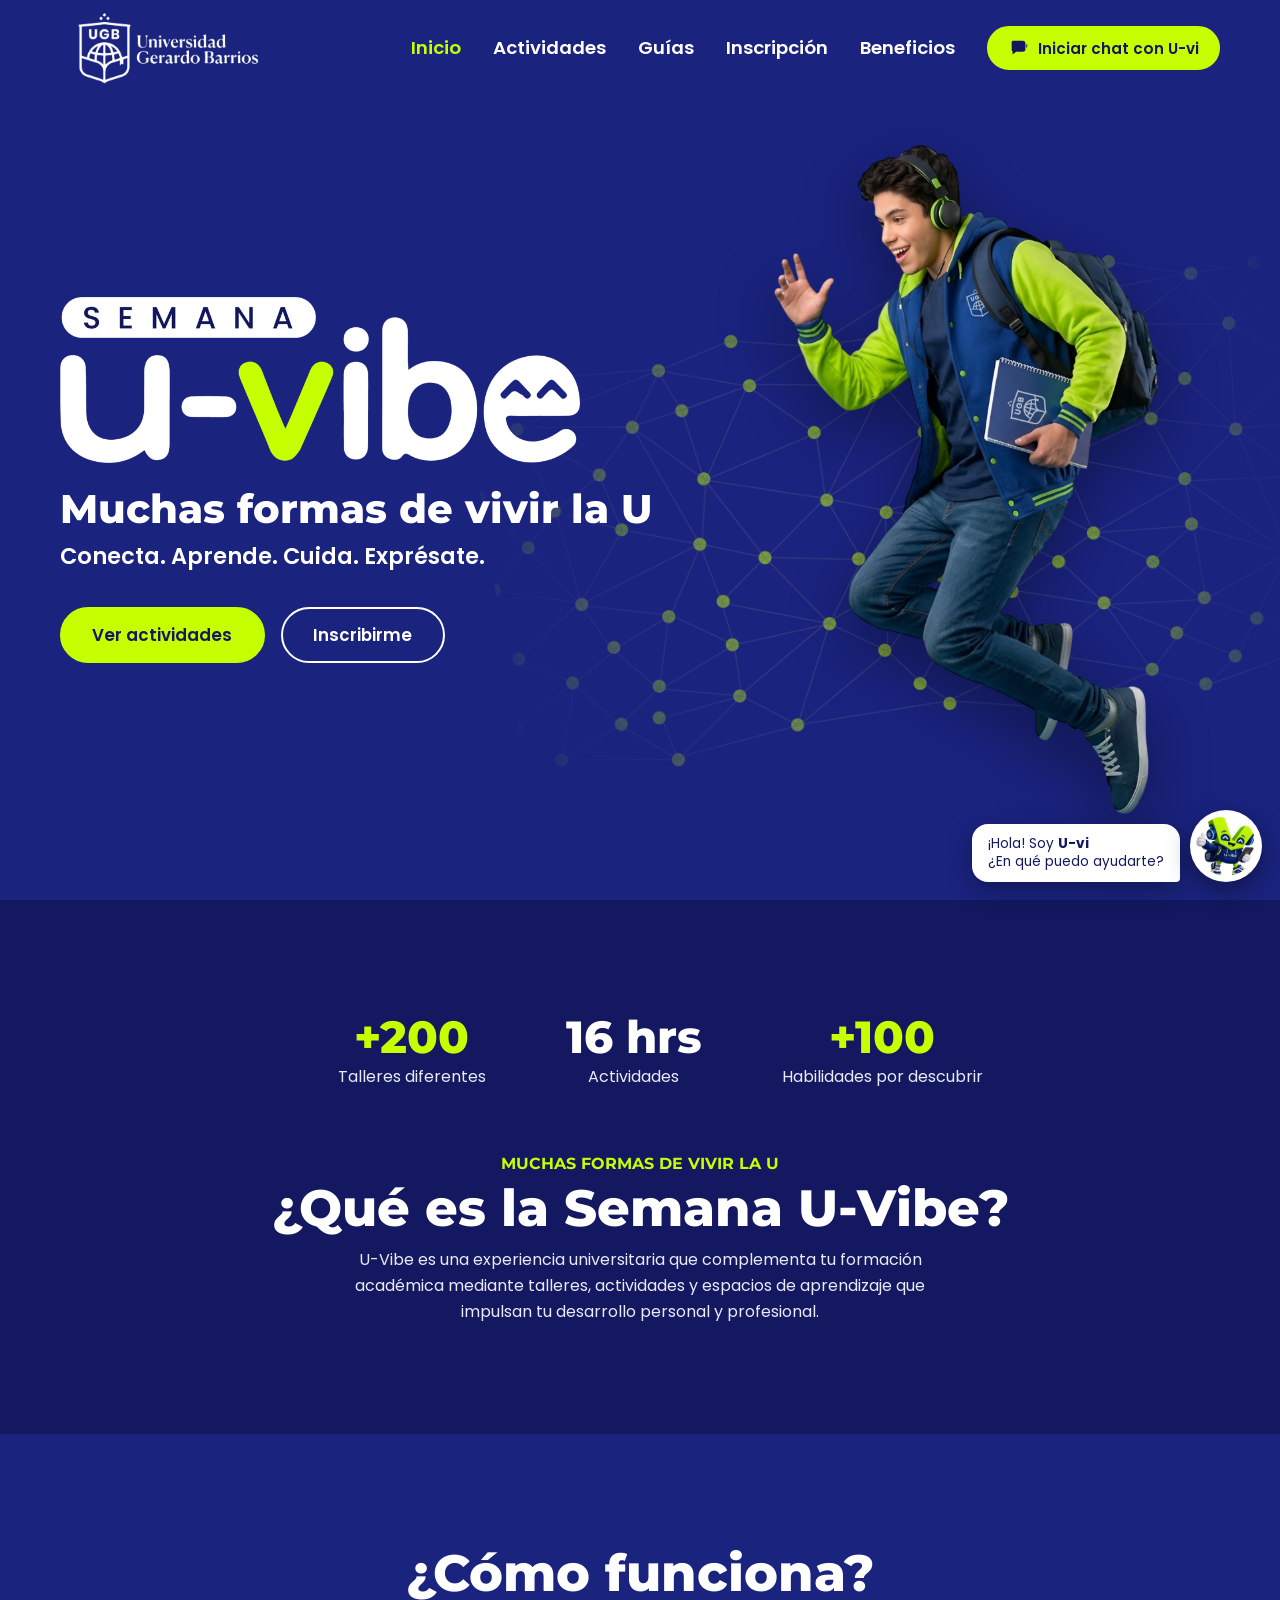
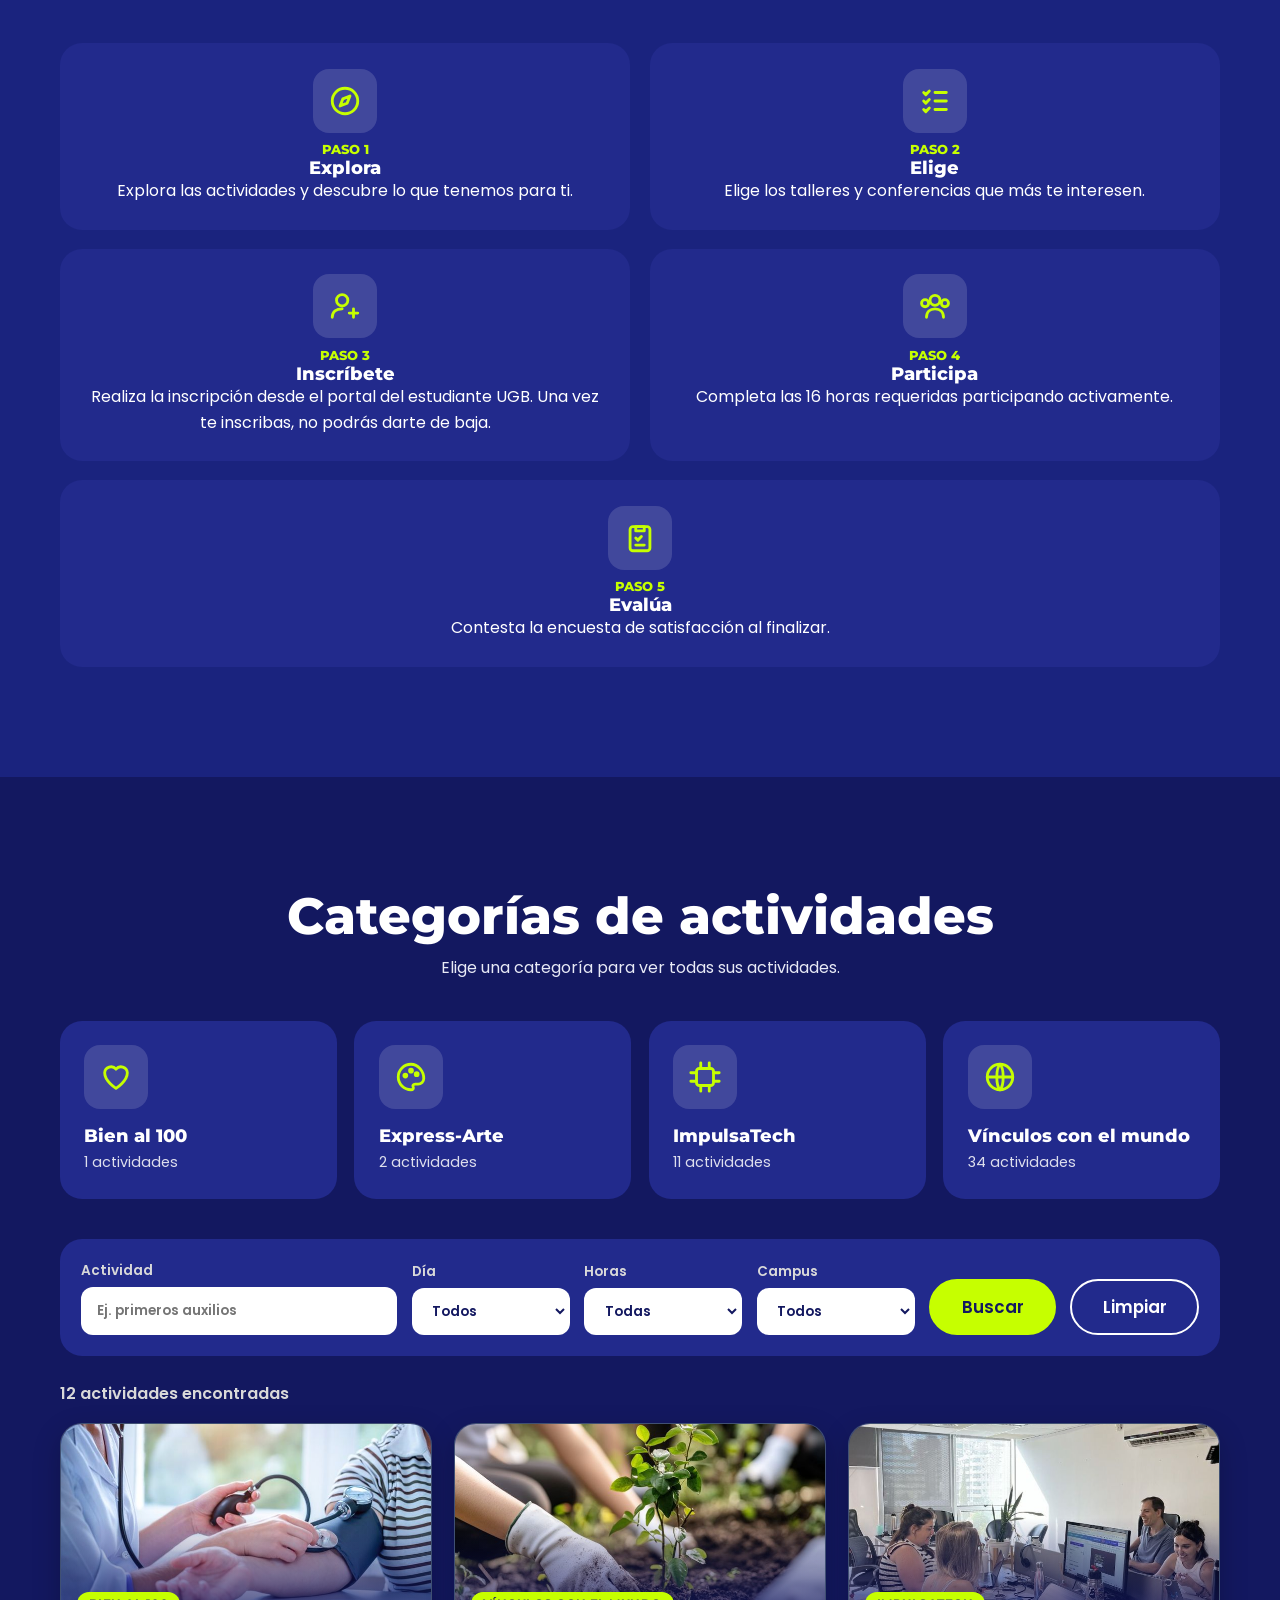
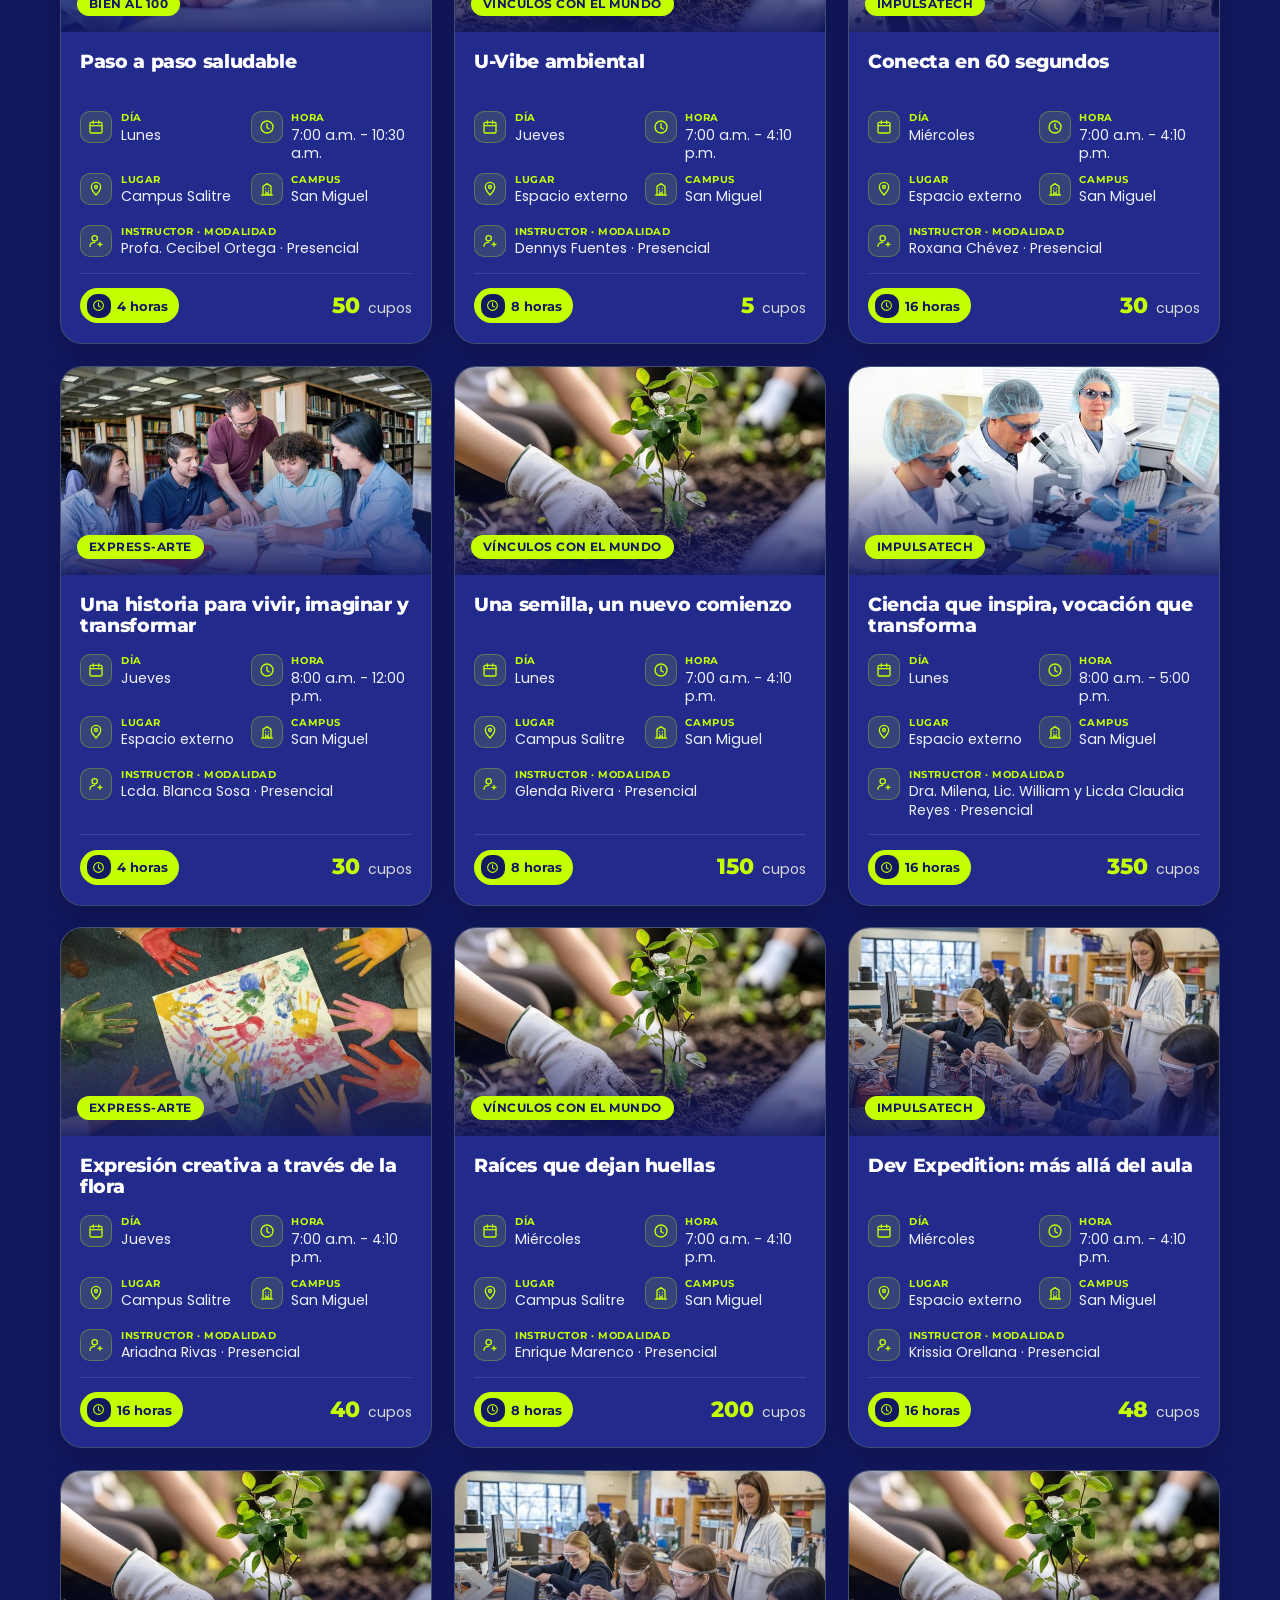
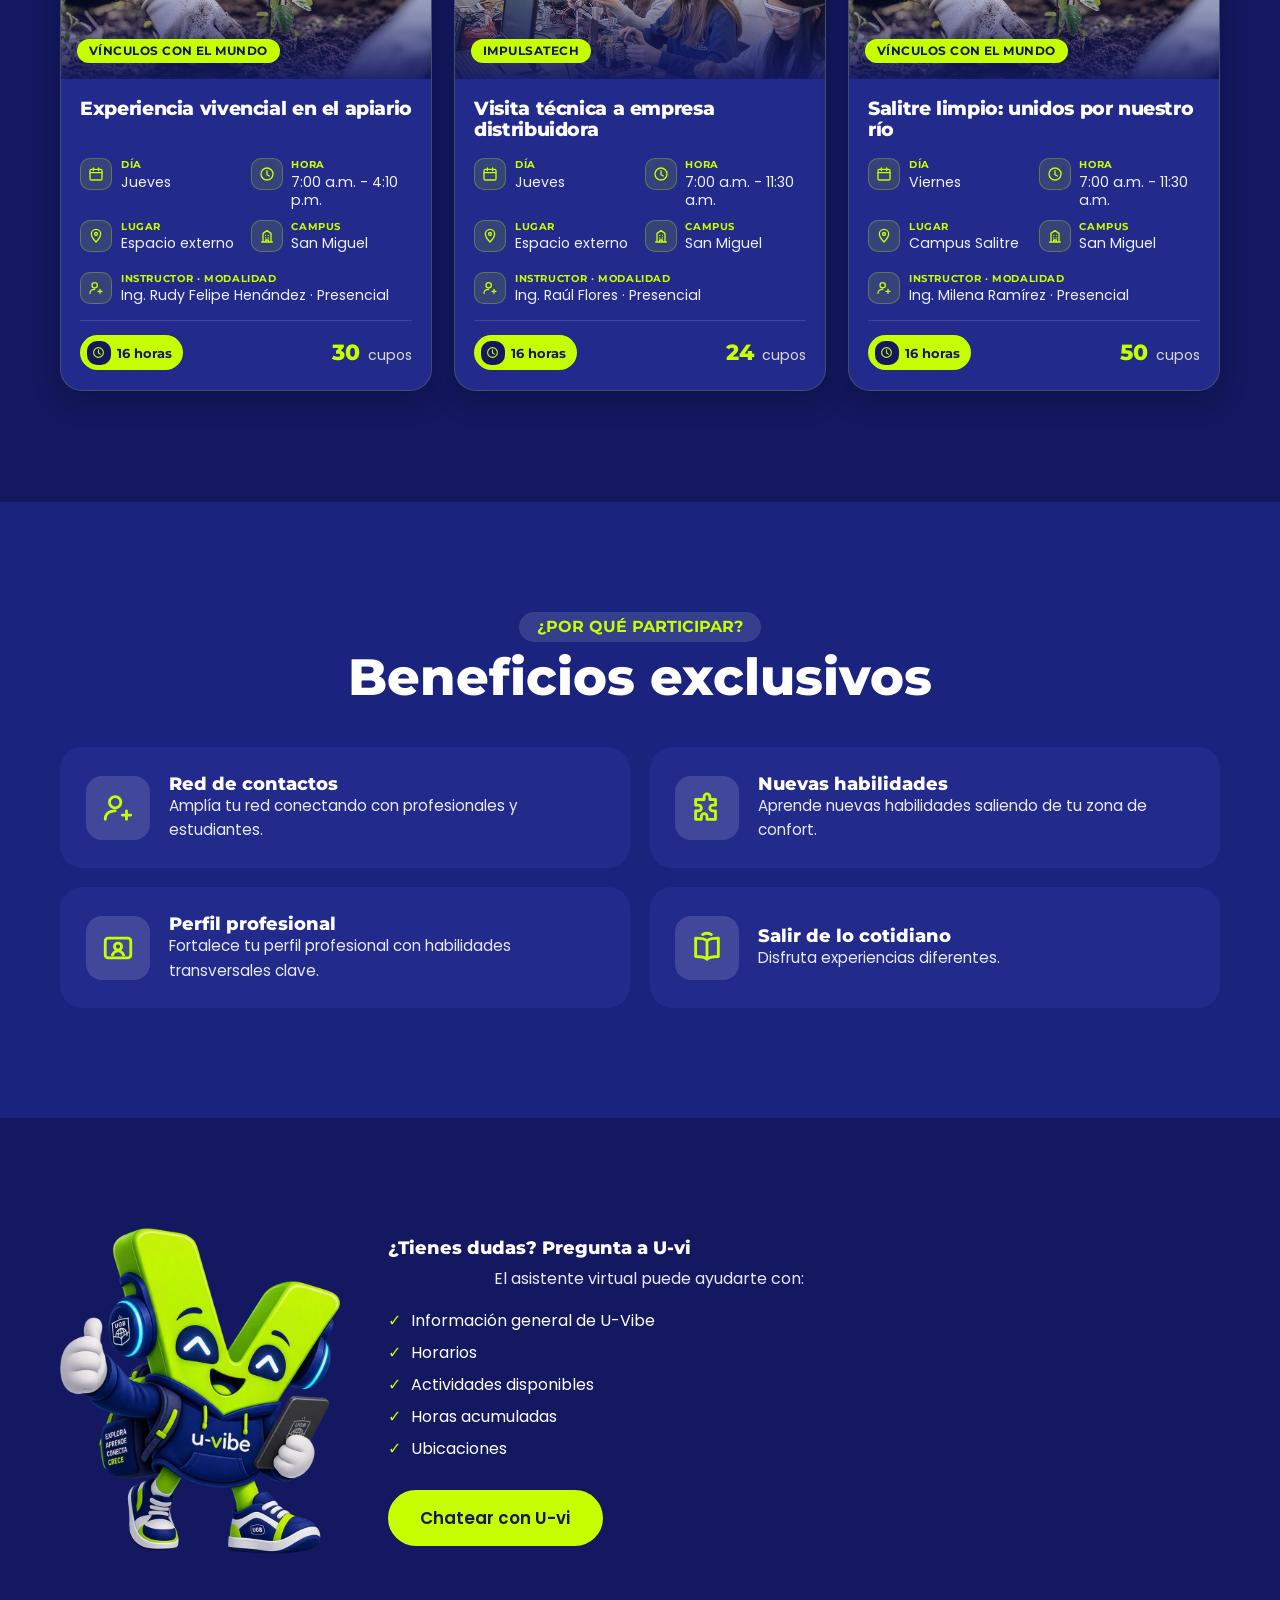
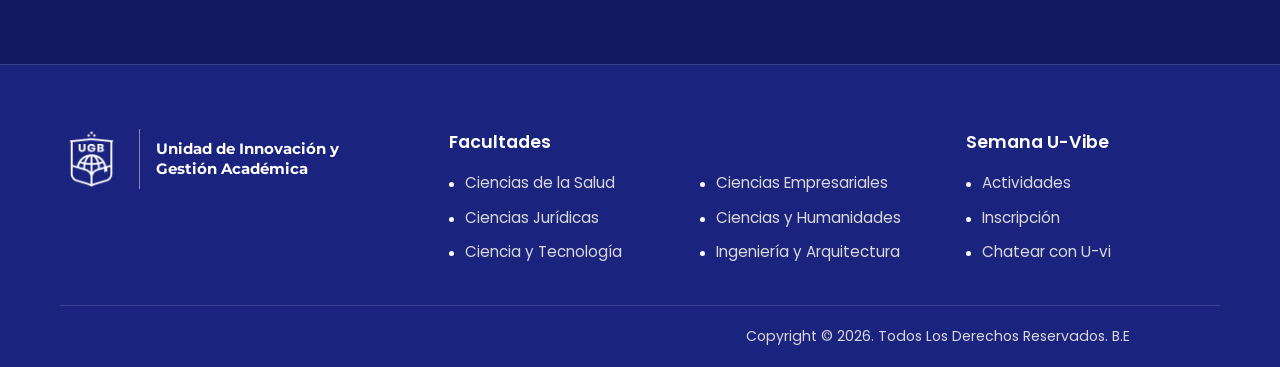
==== commit fefdb350: "Add floating notice for important announcements Added a floating notice with important activity sche" ====
--- a/index.html
+++ b/index.html
@@ -34,6 +34,15 @@
   </div>
 </header>
 
+<!-- Aviso flotante -->
+<div class="aviso-flotante" id="aviso-flotante">
+  <div class="aviso-flotante__content">
+    <strong>📌 Aviso importante:</strong> La programación de las actividades está sujeta a modificaciones. Consulta la versión final y actualizada en tu Portal del Estudiante antes de inscribirte.
+  </div>
+  <button type="button" class="aviso-flotante__close" id="btn-cerrar-aviso" aria-label="Cerrar aviso">×</button>
+</div>
+
+  
 <main id="main">
 <!-- ===== BANNER PRINCIPAL ===== -->
 <section class="hero" id="inicio">
--- a/css/styles.css
+++ b/css/styles.css
@@ -153,7 +153,7 @@
 .foot__grid{display:grid;grid-template-columns:1.1fr 1.5fr .8fr;gap:2.5rem}
 
 .foot__logo{display:flex;align-items:center;gap:1rem;color:var(--white);text-decoration:none}
-.foot__logo img{width:90px;height: 60px;;padding-right:1rem;border-right:1px solid rgba(255,255,255,.45)}
+.foot__logo img{width:80px;height: 60px;;padding-right:1rem;border-right:1px solid rgba(255,255,255,.45)}
 .foot__logo span{font:700 .95rem/1.3 var(--f-title)}
 .foot__brand p{margin-top:1.2rem;max-width:30ch;font-size:.95rem;color:var(--grey)}
 
@@ -260,8 +260,74 @@
 .foot__priv{margin-top:.4rem;font-size:.8rem;color:var(--soft)}
 
 
-/* Ocultar la cantidad de cupos en las tarjetas */
-.act__seats { display: none !important; }
-
-/* Centrar el bloque de horas al quitar los cupos */
-.act__foot { justify-content: center; }+
+/* ===== AVISO FLOTANTE ===== */
+.aviso-flotante {
+  position: fixed;
+  bottom: 20px;
+  left: 20px; /* <-- Ahora está a la izquierda */
+  transform: translateY(100px); /* Animación inicial (solo en Y) */
+  z-index: 100;
+  background: var(--lime);
+  color: var(--deep);
+  padding: 1rem 3rem 1rem 1.5rem;
+  border-radius: 12px;
+  box-shadow: 0 8px 30px rgba(0, 0, 0, 0.4);
+  font-size: 0.95rem;
+  font-weight: 500;
+  line-height: 1.4;
+  
+  /* Ajuste de ancho: Máximo 350px en PC, o el ancho de la pantalla en móvil (dejando espacio al bot) */
+  width: max-content;
+  max-width: min(350px, calc(100vw - 110px)); 
+  
+  opacity: 0;
+  transition: all 0.5s cubic-bezier(0.2, 0.7, 0.2, 1);
+  display: flex;
+  align-items: center;
+}
+
+/* Cuando se activa la clase */
+.aviso-flotante.show {
+  transform: translateY(0);
+  opacity: 1;
+}
+
+.aviso-flotante strong {
+  font-family: var(--f-title);
+  text-transform: uppercase;
+  margin-right: 0.5rem;
+  font-size: 0.85rem;
+  letter-spacing: 0.05em;
+}
+
+.aviso-flotante__close {
+  position: absolute;
+  top: 50%;
+  right: 0.8rem;
+  transform: translateY(-50%);
+  background: none;
+  border: none;
+  font-size: 1.5rem;
+  line-height: 1;
+  color: var(--deep);
+  cursor: pointer;
+  opacity: 0.6;
+  transition: opacity 0.2s;
+}
+
+.aviso-flotante__close:hover {
+  opacity: 1;
+}
+
+/* Ajuste para móviles */
+@media (max-width: 640px) {
+  .aviso-flotante {
+    font-size: 0.85rem;
+    padding: 1rem 2.5rem 1rem 1rem;
+    bottom: 15px;
+    left: 15px;
+    /* En móviles ocupa casi todo el ancho, menos 95px para no tapar a U-vi */
+    max-width: calc(100vw - 95px); 
+  }
+}
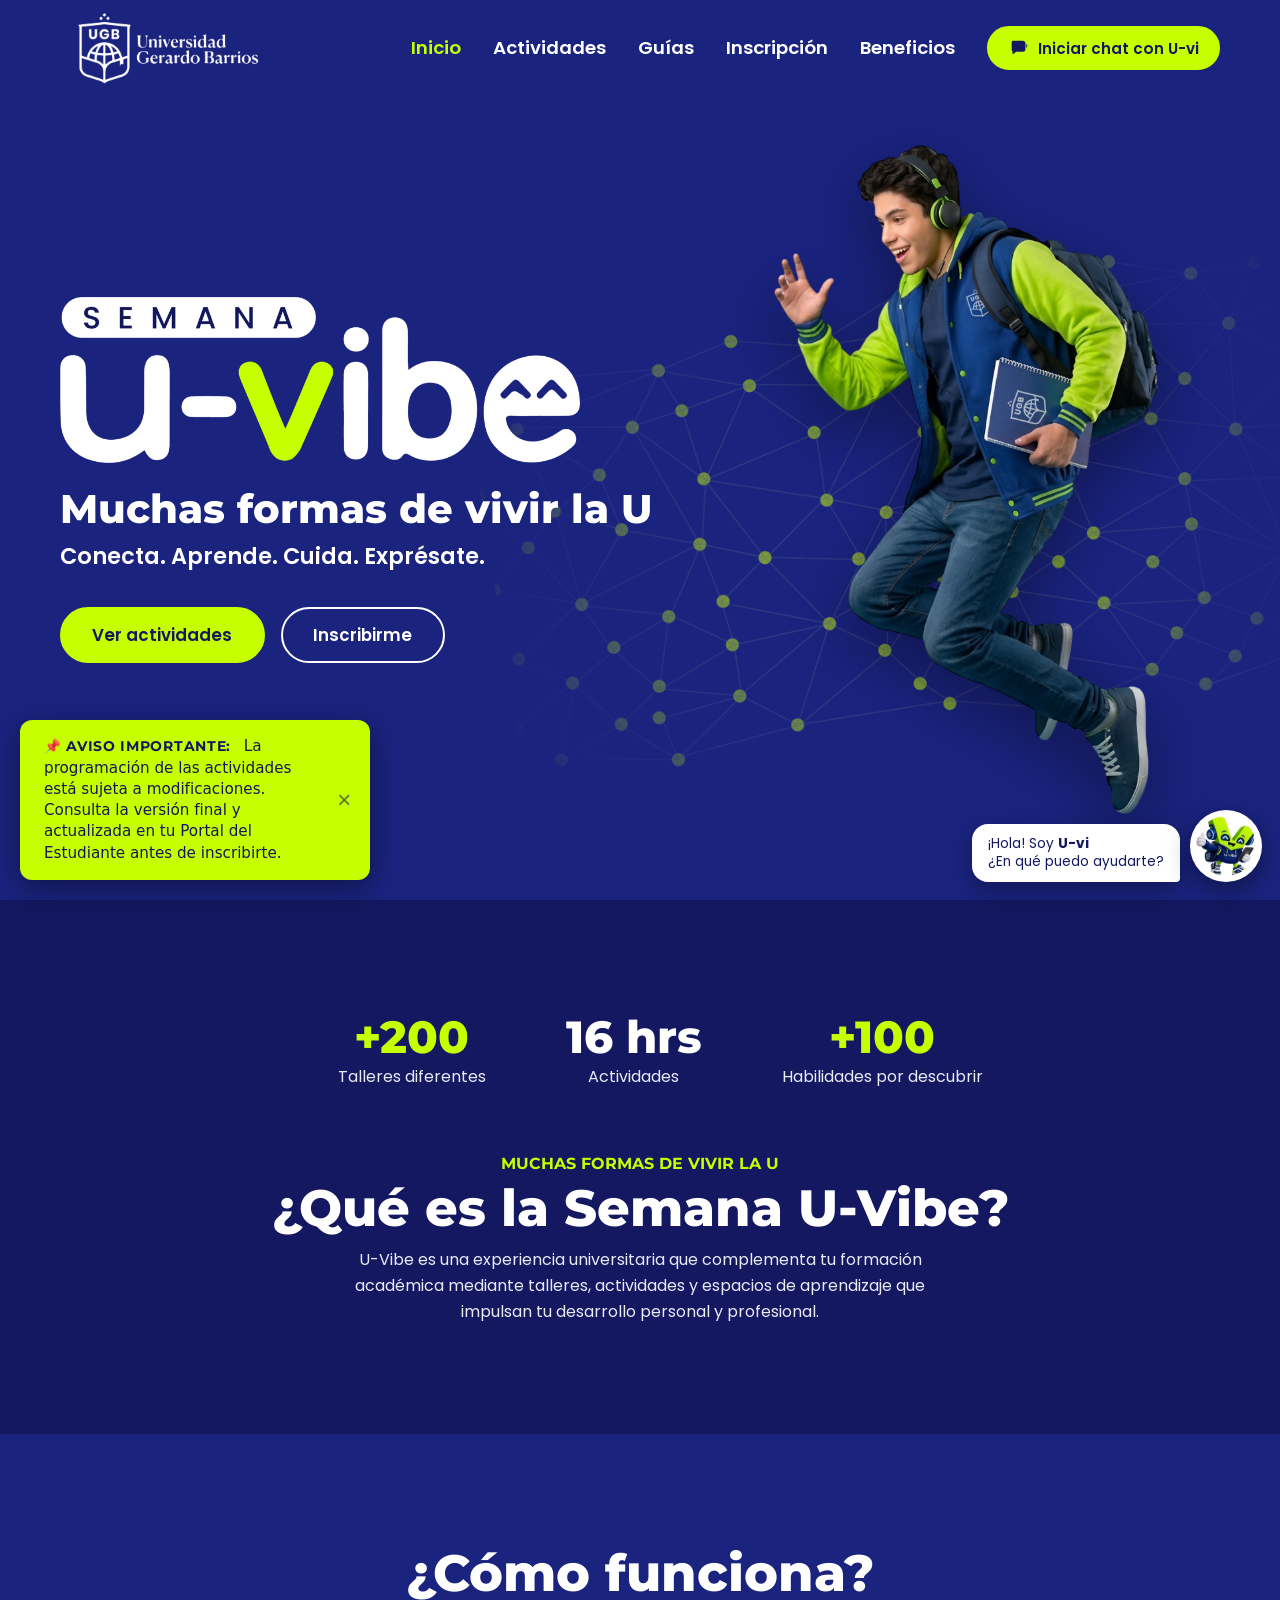
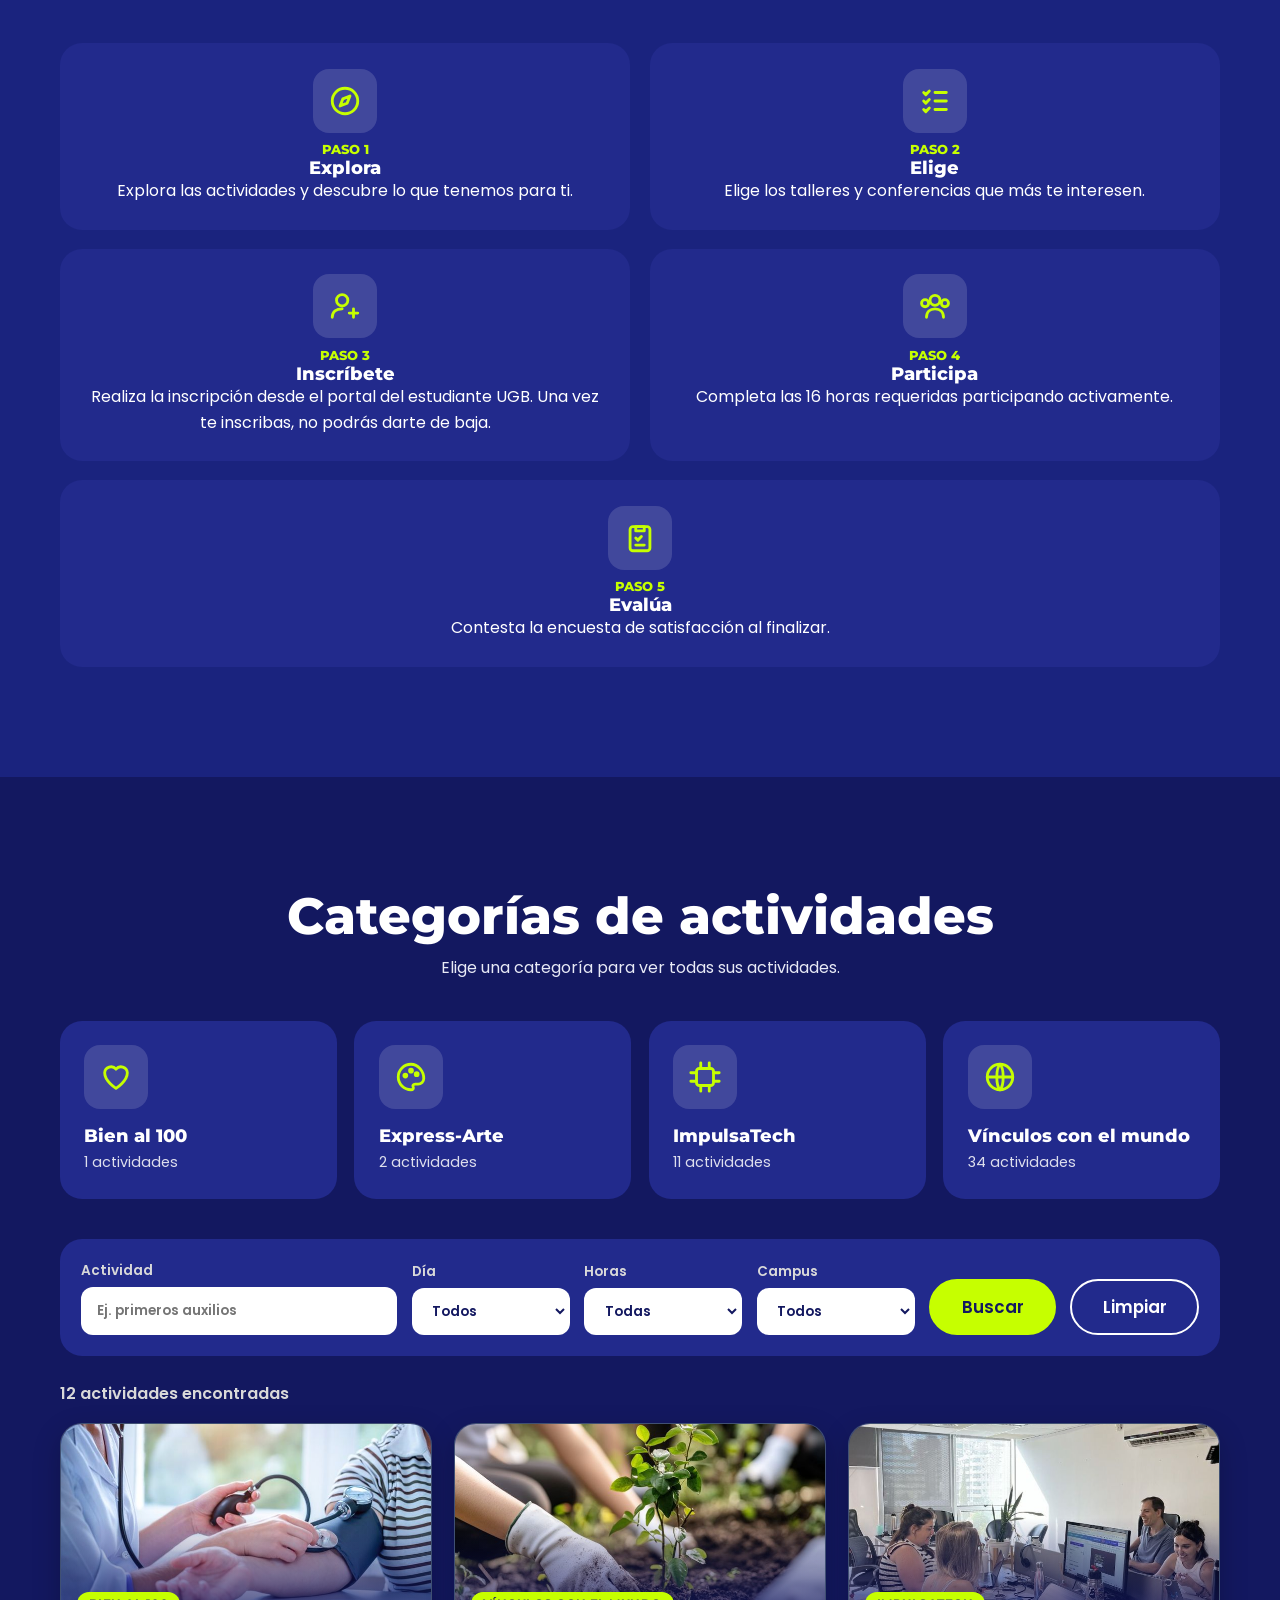
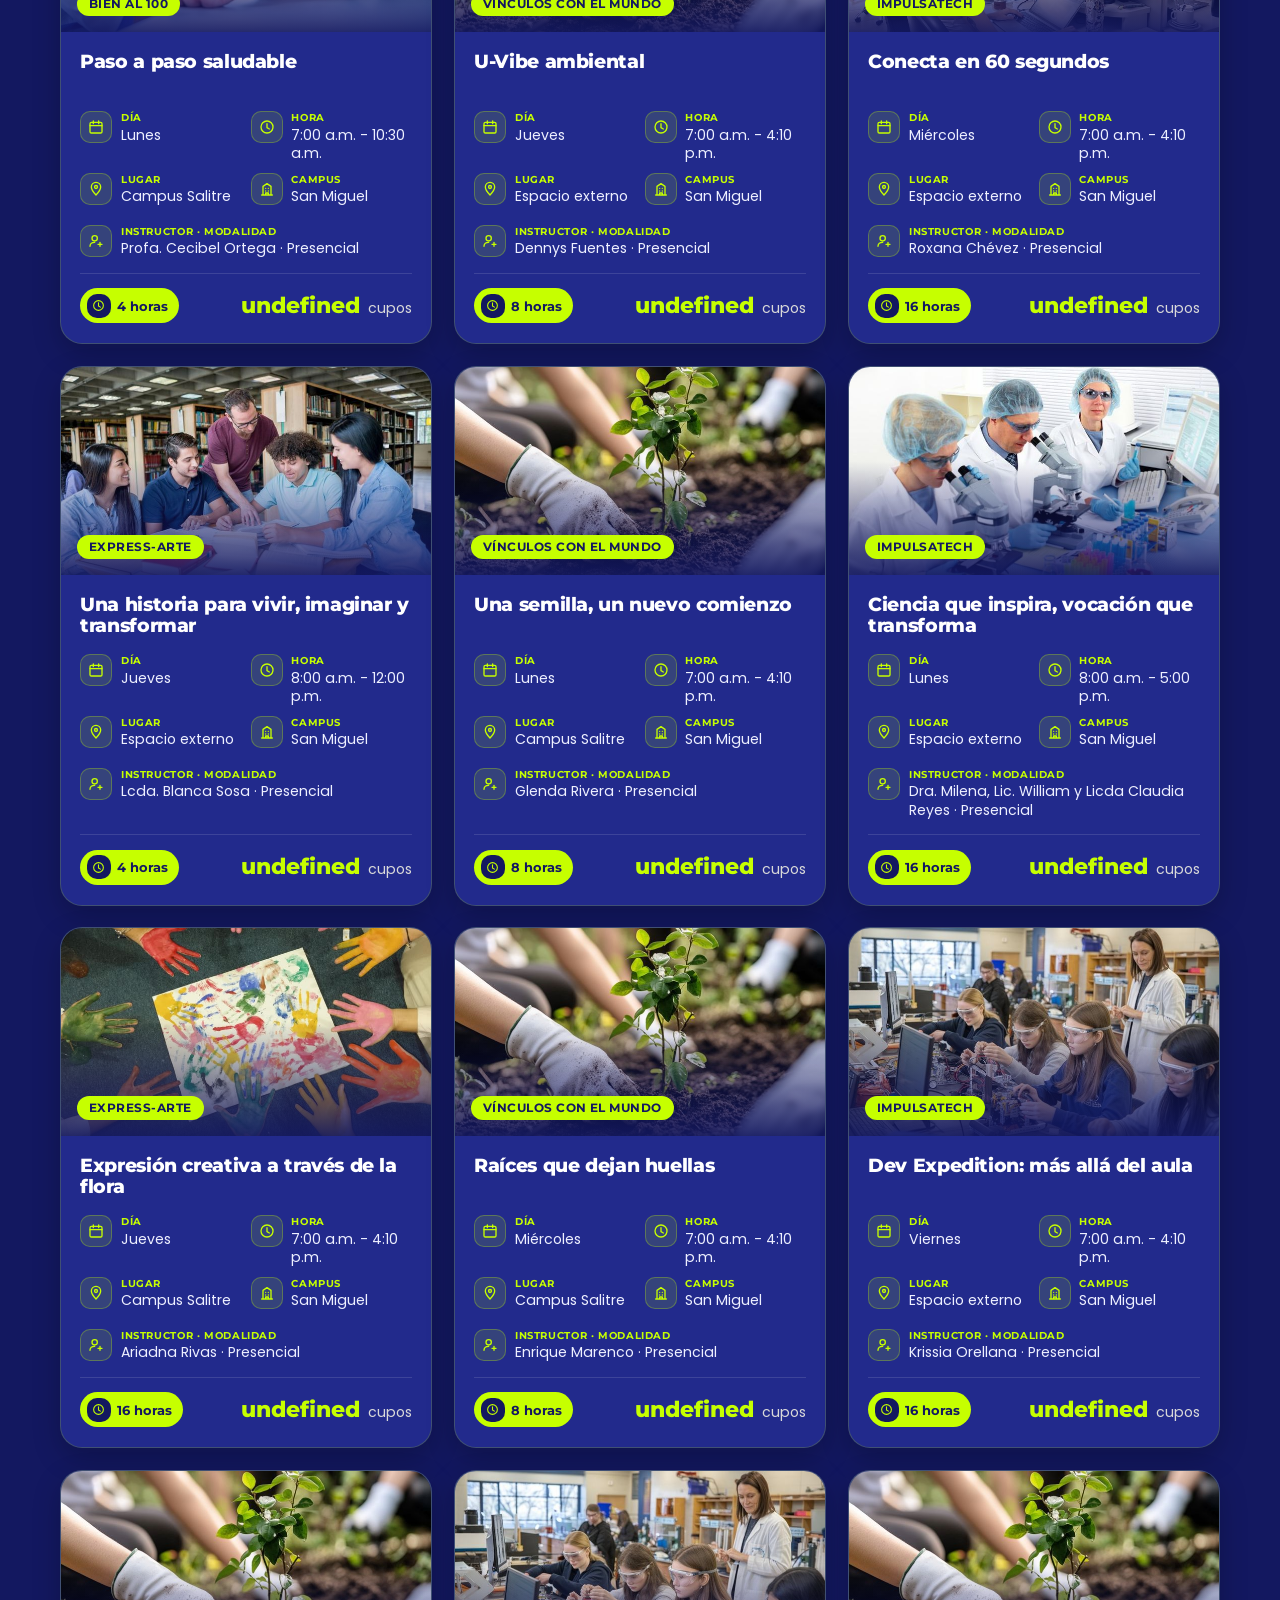
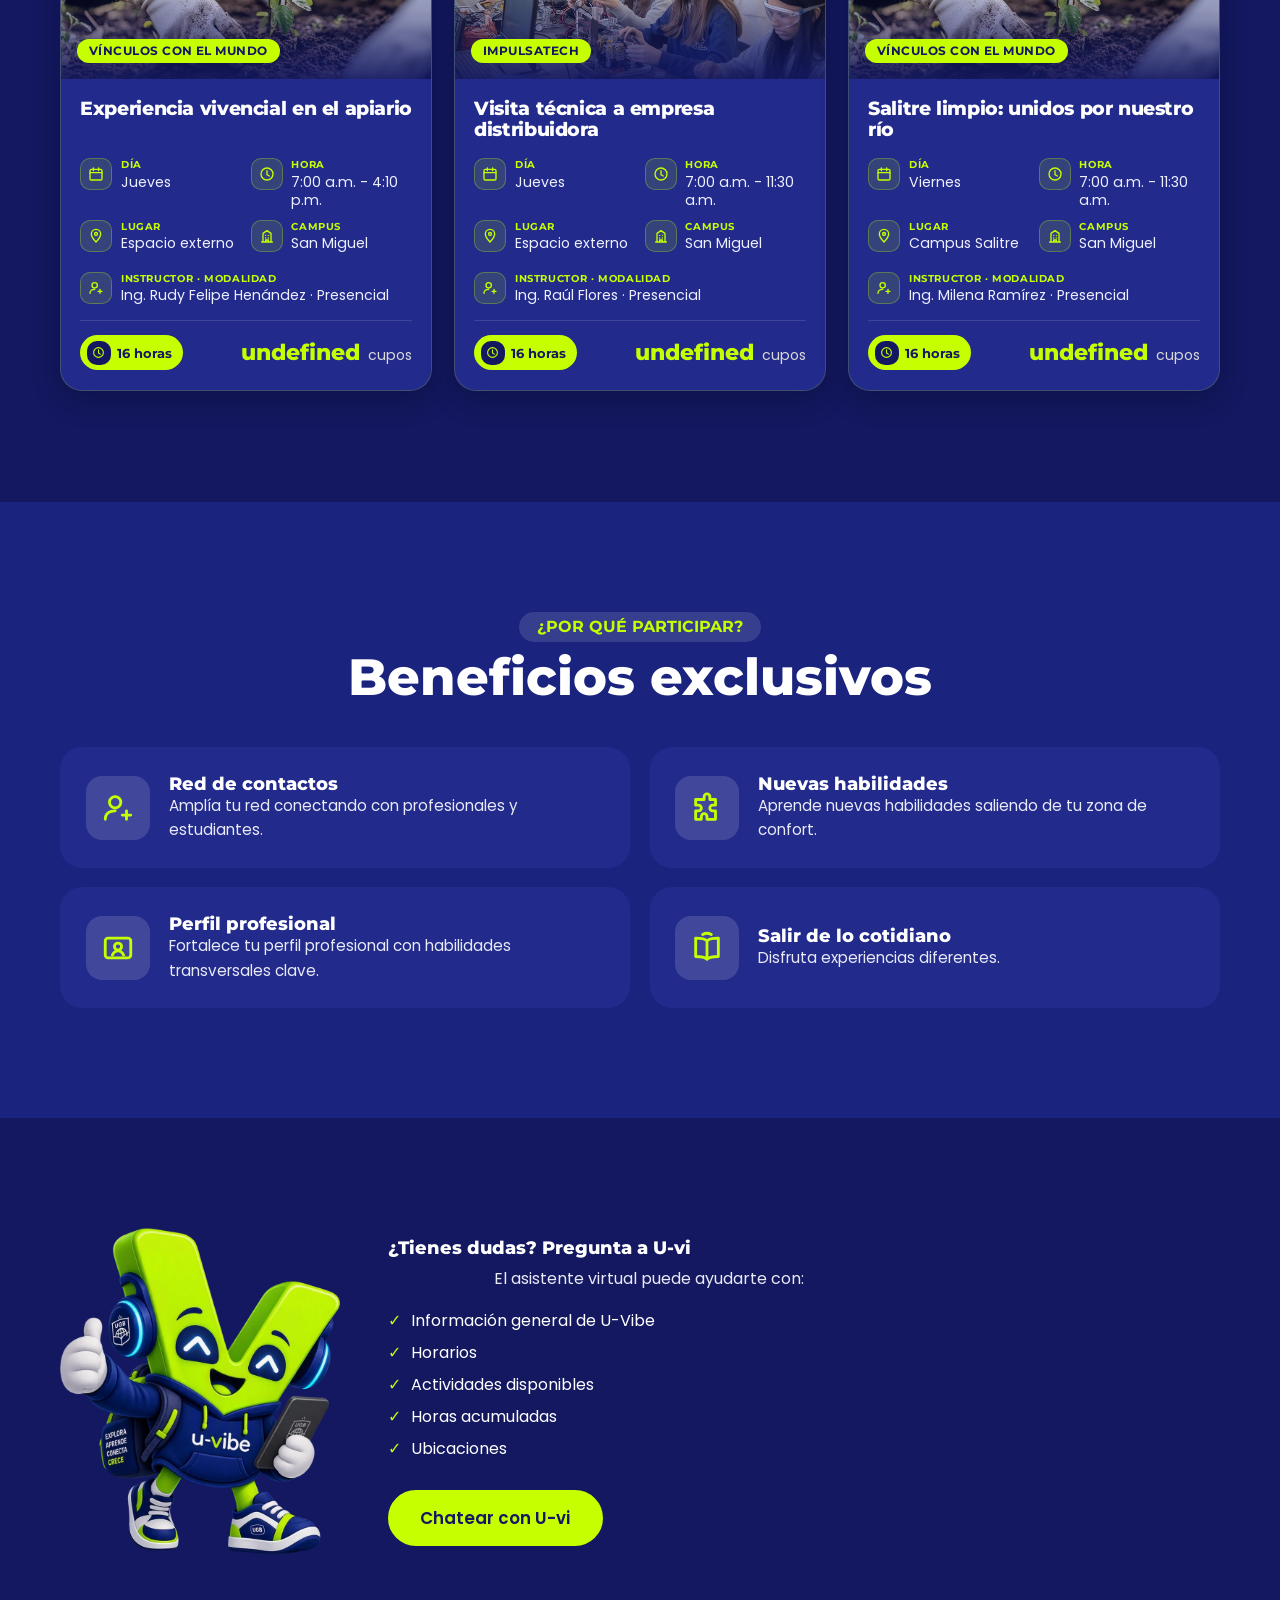
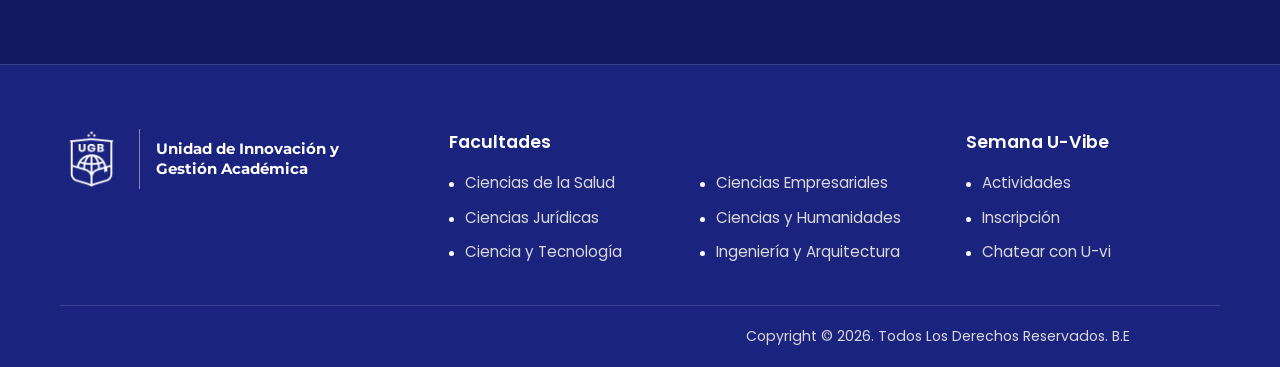
==== commit f508d651: "Update Inscripción links to external URL" ====
--- a/index.html
+++ b/index.html
@@ -25,7 +25,7 @@
       <a href="#inicio" class="is-active">Inicio</a>
       <a href="#actividades">Actividades</a>
       <a href="guias.html">Guías</a>
-      <a href="#" data-link="inscripcion" target="_blank" rel="noopener">Inscripción</a>
+      <a href="https://estudiantes.ugb.edu.sv/UVibe" data-link="inscripcion" target="_blank" rel="noopener">Inscripción</a>
       <a href="#beneficios">Beneficios</a>
       <button type="button" class="btn btn--sm" data-open-chat>
         <svg viewBox="0 0 24 24" aria-hidden="true"><path d="M4 4h12a3 3 0 0 1 3 3v6a3 3 0 0 1-3 3H9l-4 3v-3a3 3 0 0 1-1-2V7a3 3 0 0 1 1-3Zm14 8h1a2 2 0 0 0 2-2v-2h-1v4Z"/></svg>
@@ -54,7 +54,7 @@
       <p class="hero__tag">Conecta. Aprende. Cuida. Exprésate.</p>
       <div class="hero__cta">
         <a href="#actividades" class="btn">Ver actividades</a>
-        <a href="#" data-link="inscripcion" target="_blank" rel="noopener" class="btn btn--ghost">Inscribirme</a>
+        <a href="https://estudiantes.ugb.edu.sv/UVibe" data-link="inscripcion" target="_blank" rel="noopener" class="btn btn--ghost">Inscribirme</a>
       </div>
     </div>
     <figure class="hero__mascot">
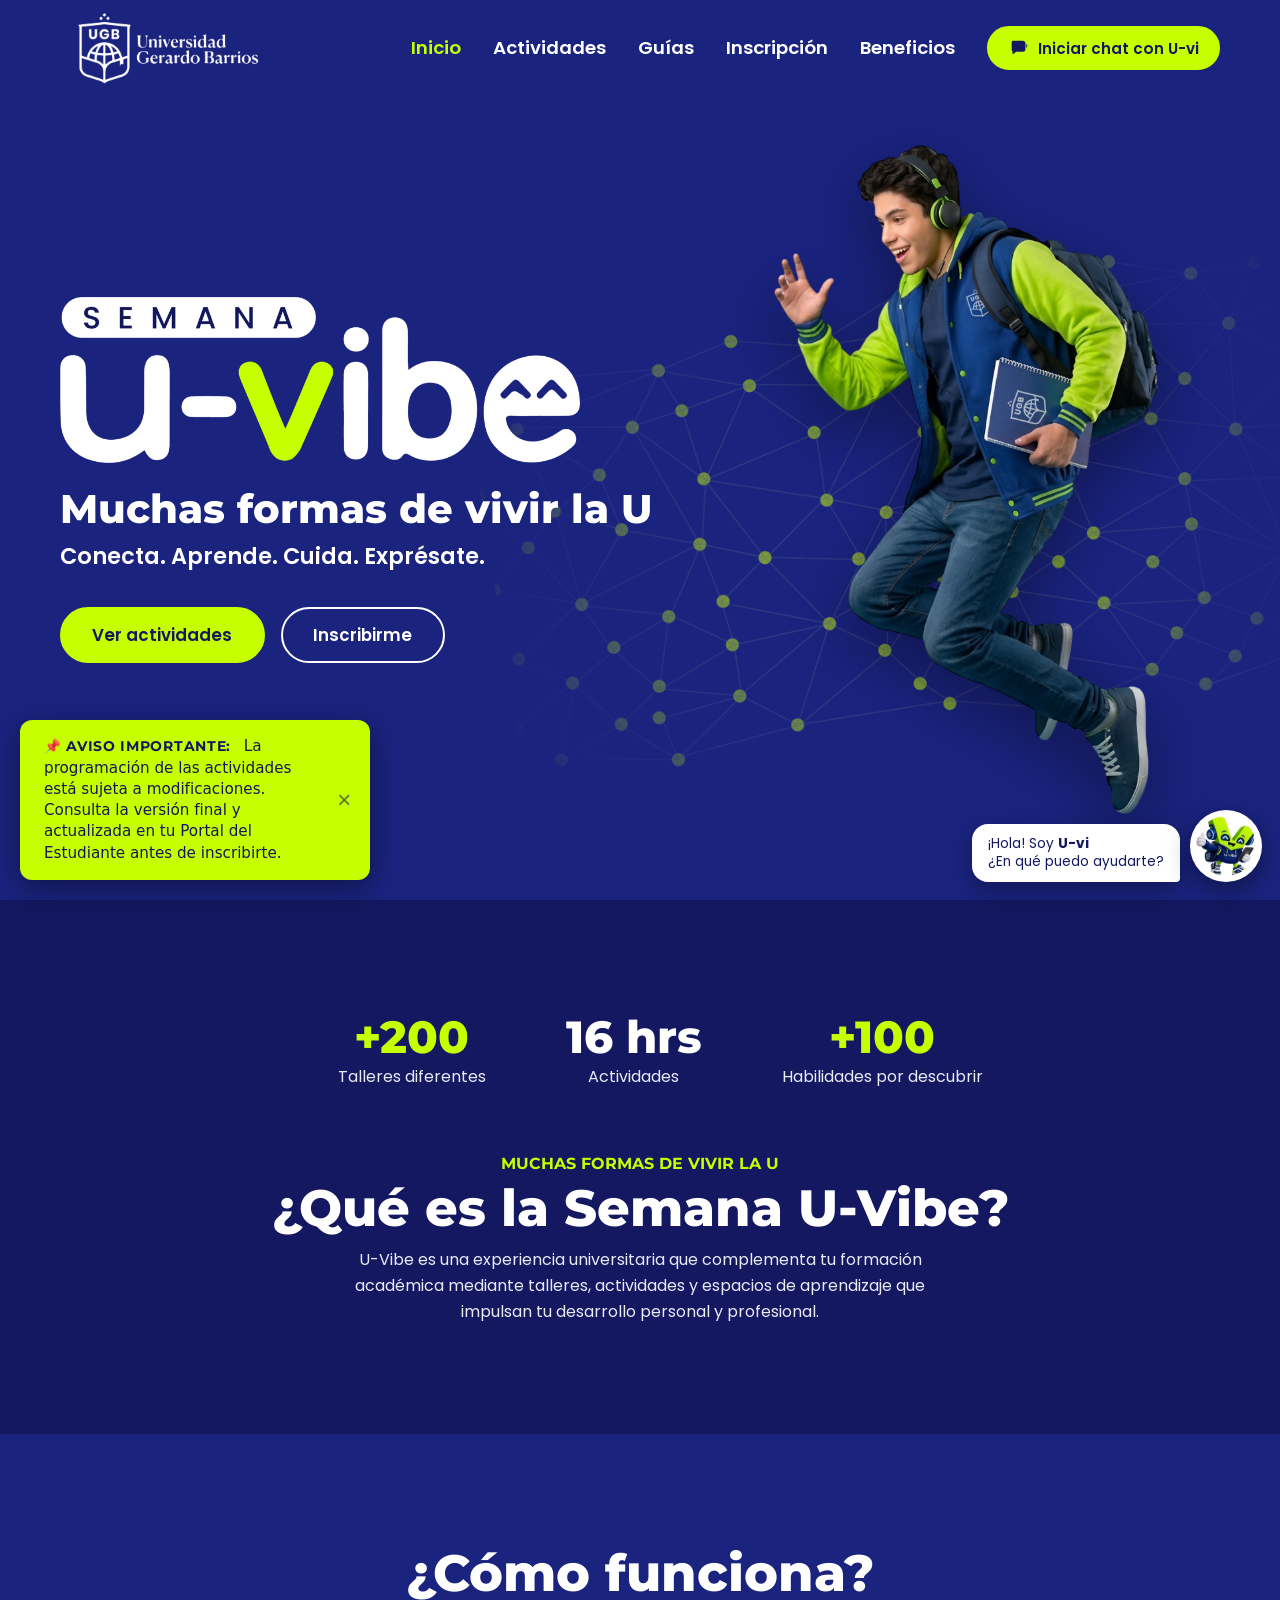
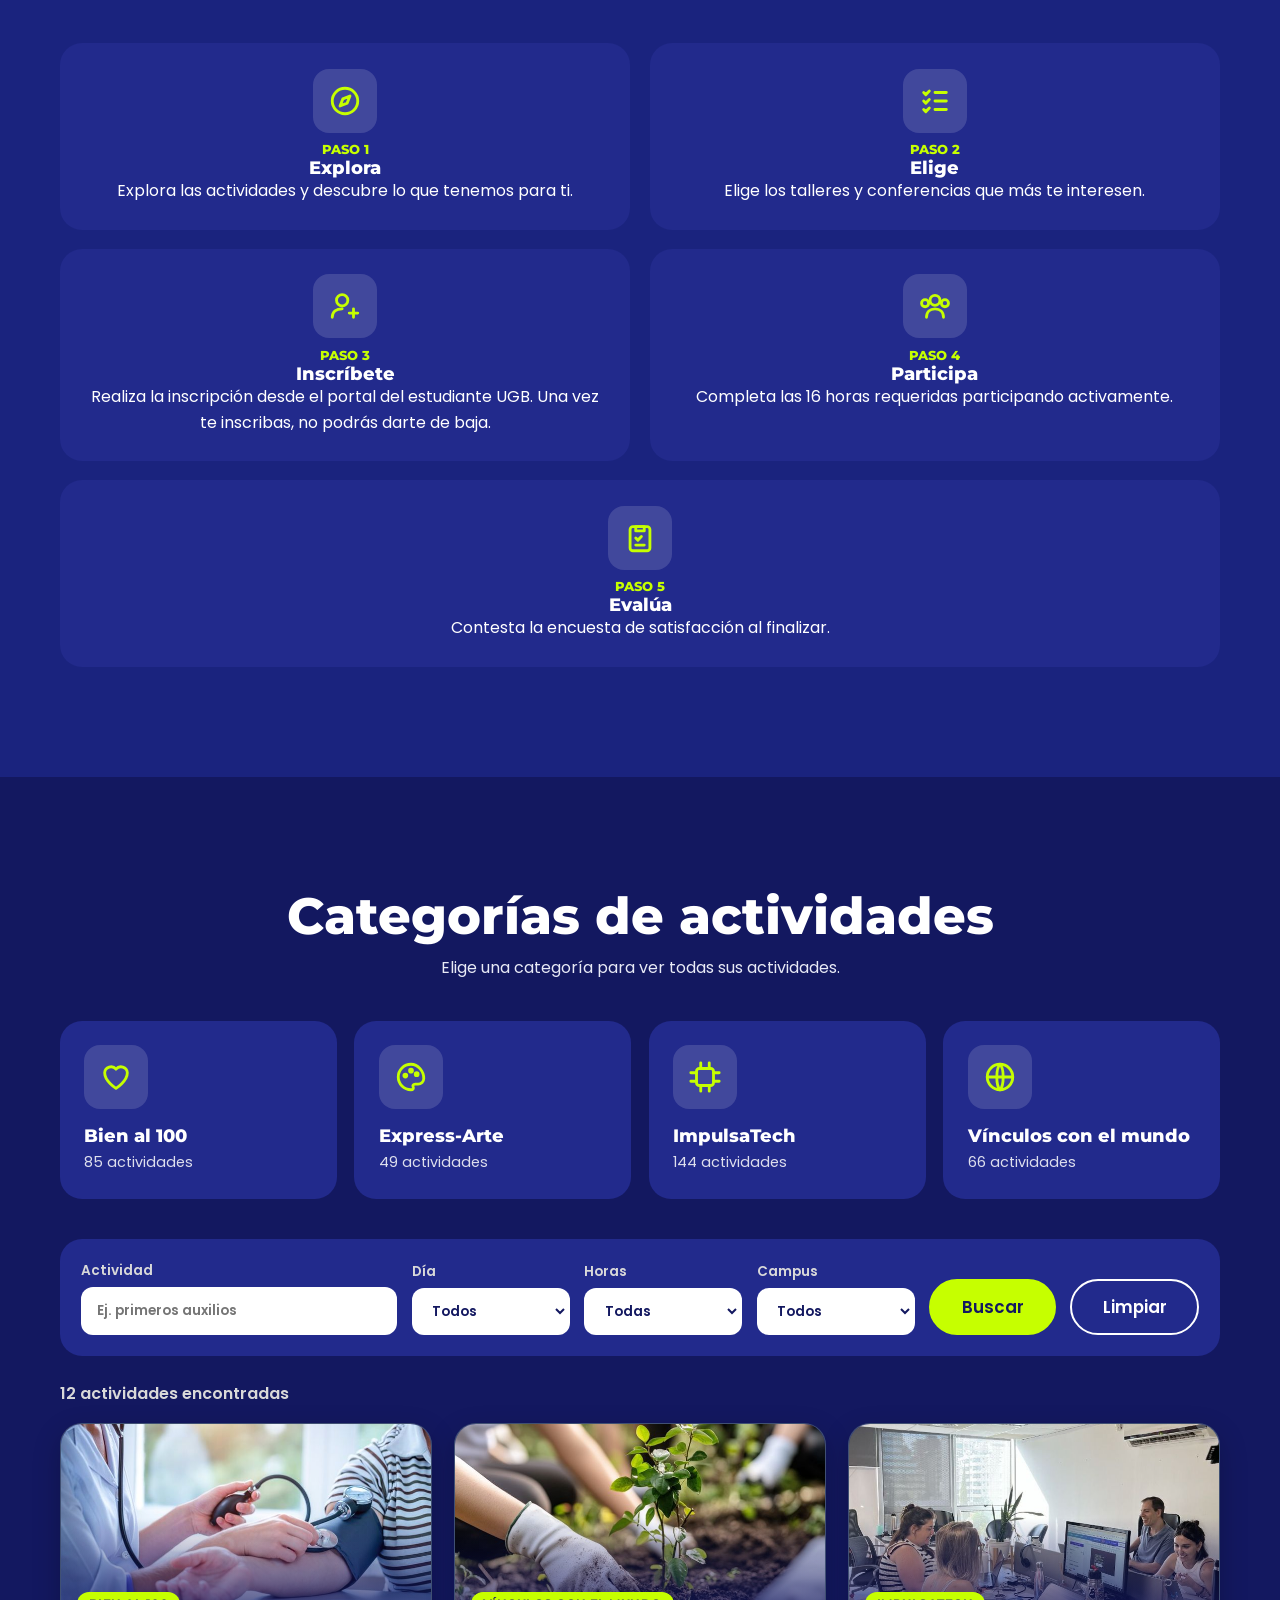
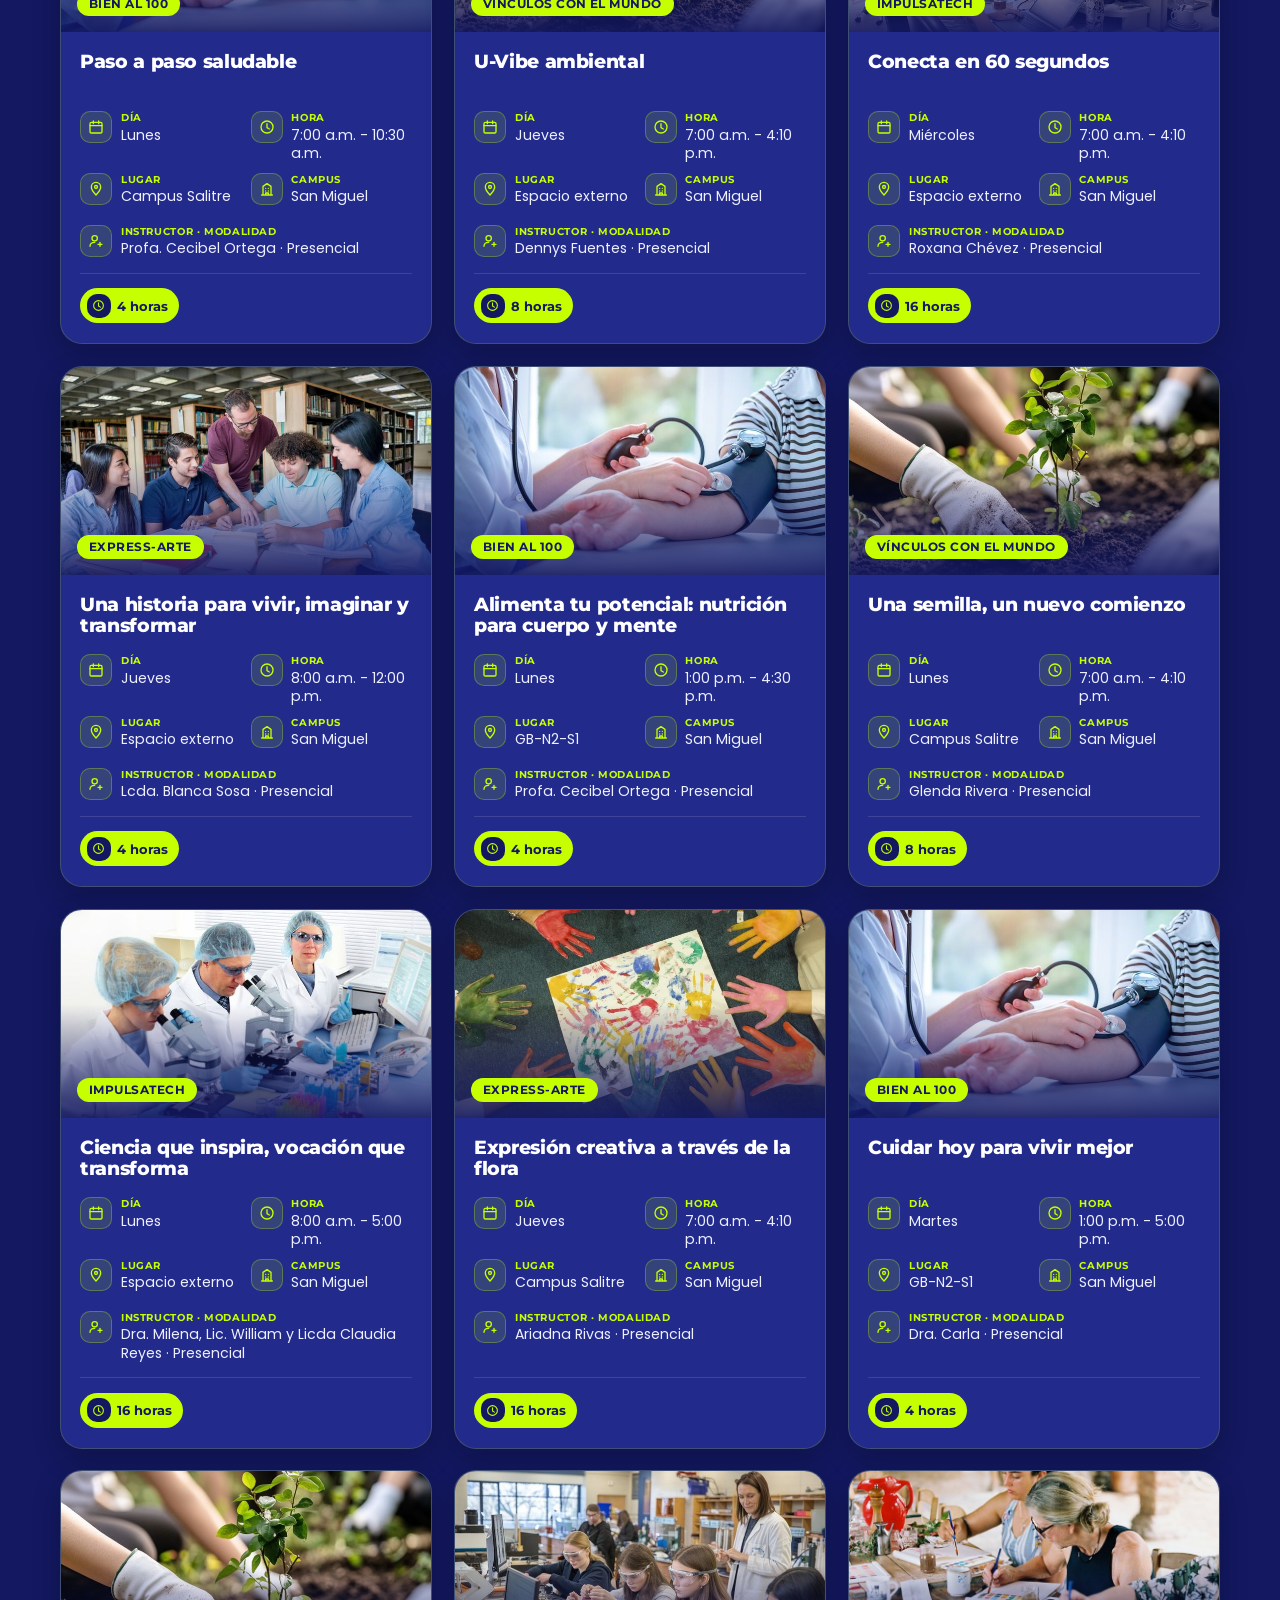
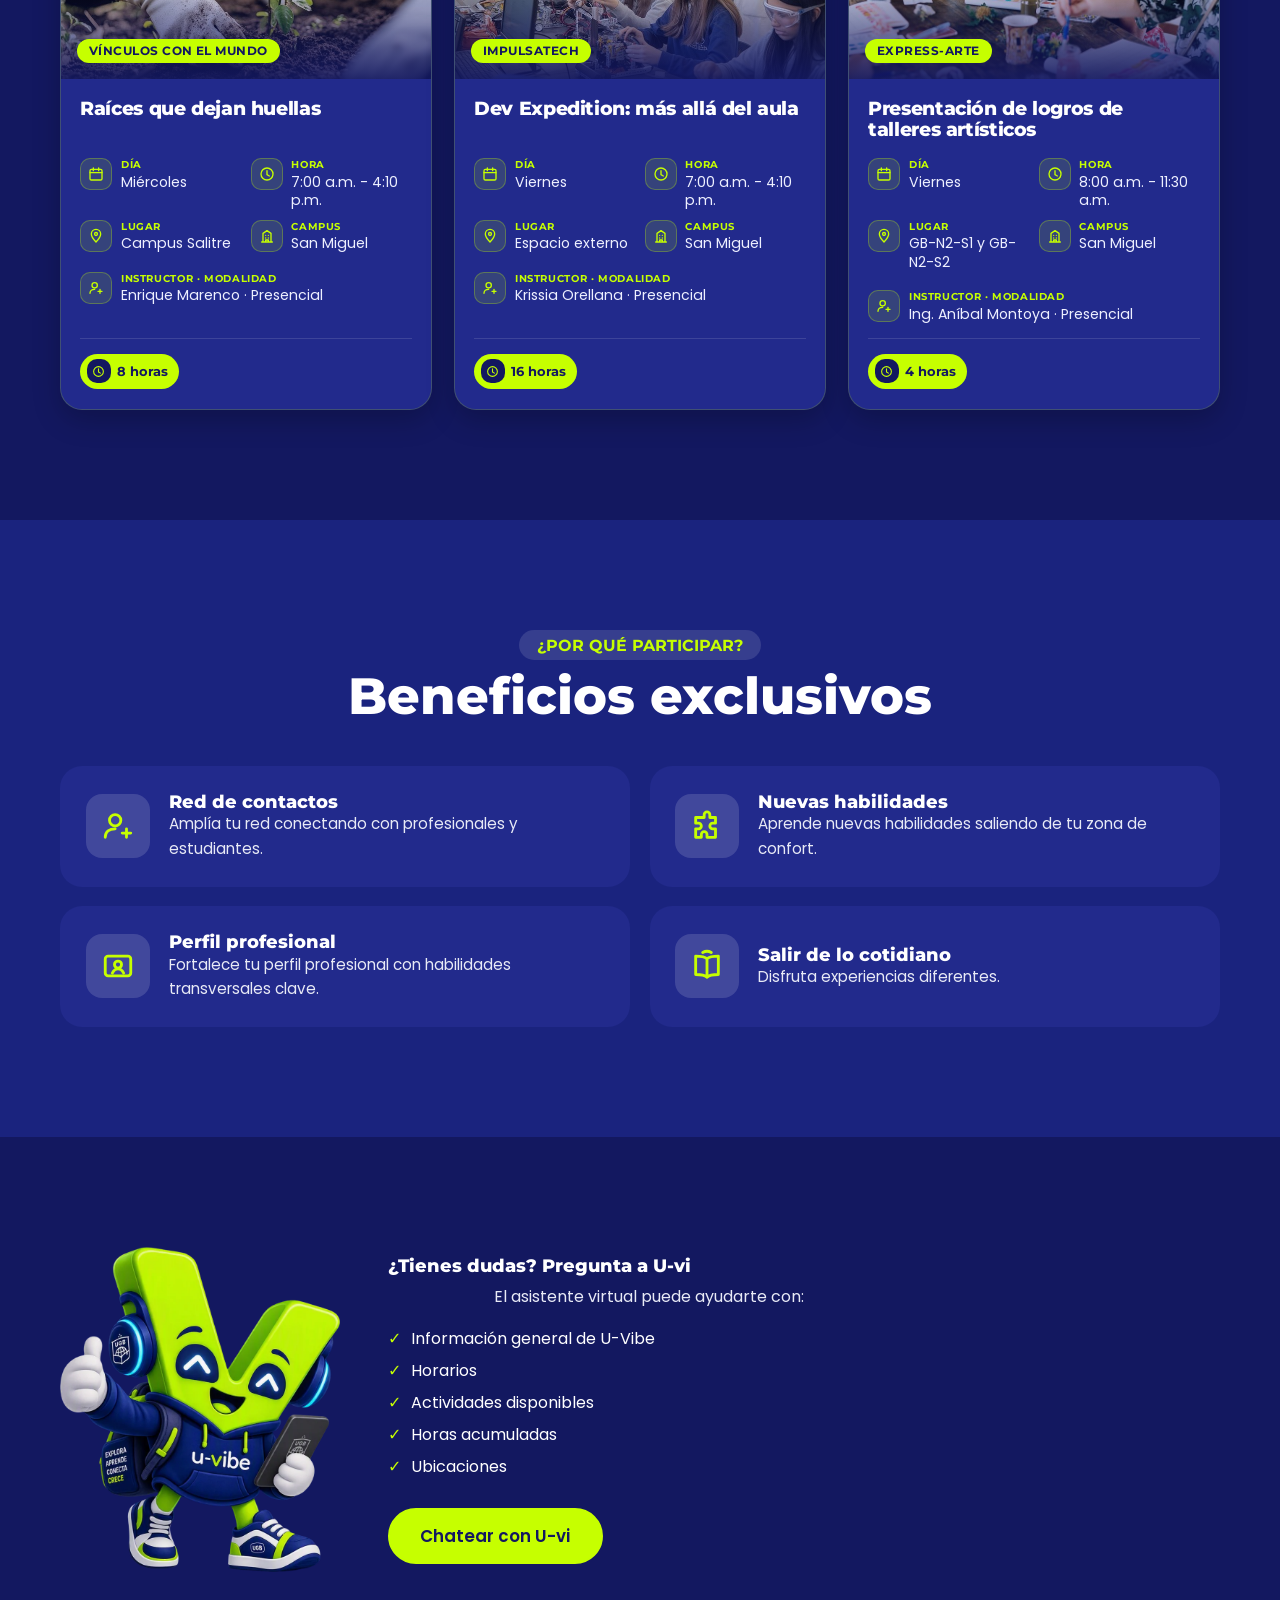
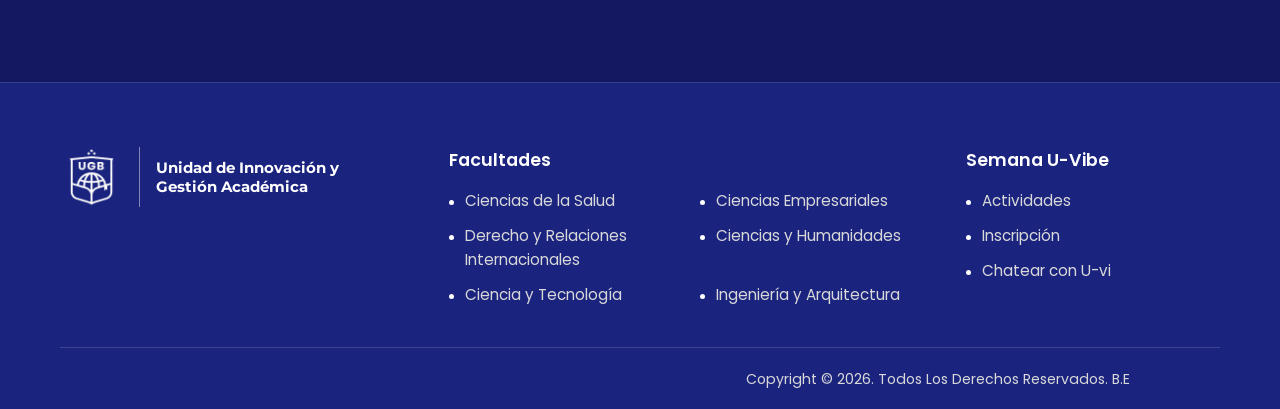
==== commit cb1f1a30: "Update faculty name from 'Ciencias Jurídicas' to 'Derecho y Relaciones Internacionales'" ====
--- a/index.html
+++ b/index.html
@@ -148,7 +148,7 @@
       <ul class="foot__list foot__list--2">
         <li>Ciencias de la Salud</li>
         <li>Ciencias Empresariales</li>
-        <li>Ciencias Jurídicas</li>
+        <li>Derecho y Relaciones Internacionales</li>
         <li>Ciencias y Humanidades</li>
         <li>Ciencia y Tecnología</li>
         <li>Ingeniería y Arquitectura</li>
